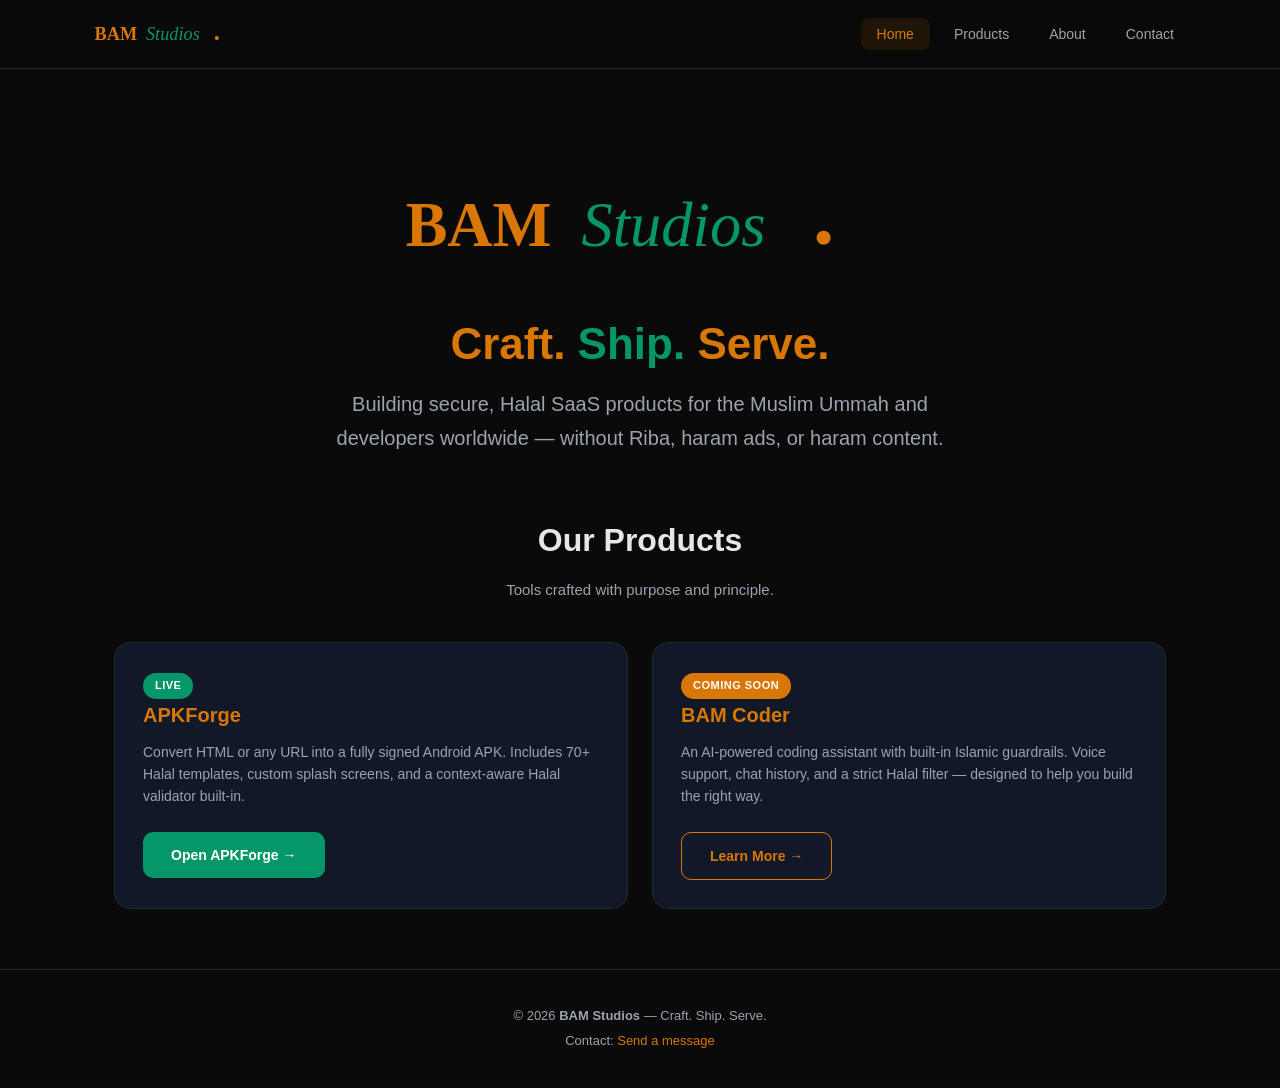
==== index.html @ 11f6ffcf "Initial commit: BAM Studios website (4 pages + brand kit)" ====
<!DOCTYPE html>
<html lang="en">
<head>
  <meta charset="UTF-8">
  <meta name="viewport" content="width=device-width, initial-scale=1.0">
  <meta name="description" content="BAM Studios — Craft. Ship. Serve. Halal, secure SaaS products for the Muslim Ummah and developers.">
  <title>BAM Studios — Craft. Ship. Serve.</title>
  <link rel="stylesheet" href="style.css">
  <link rel="icon" type="image/svg+xml" href="word-3.svg">
</head>
<body>

  <!-- ===== HEADER ===== -->
  <header class="site-header">
    <nav class="nav">
      <a href="index.html" class="logo" aria-label="BAM Studios home">
        <svg viewBox="0 0 640 140" xmlns="http://www.w3.org/2000/svg" aria-hidden="true">
          <text x="20" y="98" font-family="Georgia, 'Times New Roman', serif" font-size="80" font-weight="bold" fill="#d97706">BAM</text>
          <text x="245" y="98" font-family="Georgia, 'Times New Roman', serif" font-size="80" font-style="italic" fill="#059669">Studios</text>
          <circle cx="555" cy="88" r="9" fill="#d97706"/>
        </svg>
      </a>
      <ul class="nav-links">
        <li><a href="index.html" class="active">Home</a></li>
        <li><a href="products.html">Products</a></li>
        <li><a href="about.html">About</a></li>
        <li><a href="contact.html">Contact</a></li>
      </ul>
    </nav>
  </header>

  <!-- ===== MAIN ===== -->
  <main>

    <!-- HERO -->
    <section class="hero">
      <div class="hero-logo">
        <svg viewBox="0 0 640 140" xmlns="http://www.w3.org/2000/svg" aria-label="BAM Studios">
          <text x="20" y="98" font-family="Georgia, 'Times New Roman', serif" font-size="80" font-weight="bold" fill="#d97706">BAM</text>
          <text x="245" y="98" font-family="Georgia, 'Times New Roman', serif" font-size="80" font-style="italic" fill="#059669">Studios</text>
          <circle cx="555" cy="88" r="9" fill="#d97706"/>
        </svg>
      </div>
      <h1>
        <span class="accent-gold">Craft.</span>
        <span class="accent-emerald">Ship.</span>
        <span class="accent-gold">Serve.</span>
      </h1>
      <p class="tagline">
        Building secure, Halal SaaS products for the Muslim Ummah and developers worldwide —
        without Riba, haram ads, or haram content.
      </p>
    </section>

    <!-- PRODUCTS PREVIEW -->
    <section>
      <h2 class="section-title text-center">Our Products</h2>
      <p class="section-subtitle text-center">Tools crafted with purpose and principle.</p>

      <div class="grid">

        <!-- APKForge -->
        <div class="card">
          <span class="badge badge-live">Live</span>
          <h3>APKForge</h3>
          <p>
            Convert HTML or any URL into a fully signed Android APK.
            Includes 70+ Halal templates, custom splash screens, and a
            context-aware Halal validator built-in.
          </p>
          <a href="https://apk-builder-eosin.vercel.app" target="_blank" rel="noopener" class="btn btn-primary">
            Open APKForge →
          </a>
        </div>

        <!-- BAM Coder -->
        <div class="card">
          <span class="badge badge-soon">Coming Soon</span>
          <h3>BAM Coder</h3>
          <p>
            An AI-powered coding assistant with built-in Islamic guardrails.
            Voice support, chat history, and a strict Halal filter —
            designed to help you build the right way.
          </p>
          <a href="products.html" class="btn btn-outline">Learn More →</a>
        </div>

      </div>
    </section>

  </main>

  <!-- ===== FOOTER ===== -->
  <footer class="site-footer">
    <p>© 2026 <strong>BAM Studios</strong> — Craft. Ship. Serve.</p>
    <p>Contact: <a href="contact.html">Send a message</a></p>
  </footer>

</body>
</html>
---- style.css ----
/* ============================================
   BAM Studios — Global Stylesheet
   Colors: Emerald #059669 + Gold #d97706
   ============================================ */

* { margin: 0; padding: 0; box-sizing: border-box; }

:root {
  --emerald: #059669;
  --emerald-light: #10b981;
  --gold: #d97706;
  --gold-light: #fbbf24;
  --bg: #0a0a0a;
  --card: #111827;
  --border: #1f2937;
  --text: #e5e7eb;
  --text-muted: #9ca3af;
}

html { scroll-behavior: smooth; }

body {
  font-family: -apple-system, BlinkMacSystemFont, 'Segoe UI', Roboto, Arial, sans-serif;
  background: var(--bg);
  color: var(--text);
  line-height: 1.6;
  min-height: 100vh;
  display: flex;
  flex-direction: column;
}

/* ============ HEADER / NAV ============ */
.site-header {
  background: rgba(10, 10, 10, 0.95);
  border-bottom: 1px solid var(--border);
  padding: 18px 24px;
  position: sticky;
  top: 0;
  z-index: 100;
  backdrop-filter: blur(10px);
}

.nav {
  max-width: 1100px;
  margin: 0 auto;
  display: flex;
  justify-content: space-between;
  align-items: center;
  flex-wrap: wrap;
  gap: 16px;
}

.logo {
  display: flex;
  align-items: center;
  gap: 12px;
  text-decoration: none;
}

.logo svg {
  height: 32px;
  width: auto;
}

.nav-links {
  display: flex;
  gap: 8px;
  list-style: none;
  flex-wrap: wrap;
}

.nav-links a {
  color: var(--text-muted);
  text-decoration: none;
  padding: 8px 16px;
  border-radius: 8px;
  font-size: 14px;
  font-weight: 500;
  transition: all 0.2s ease;
}

.nav-links a:hover {
  color: var(--text);
  background: var(--border);
}

.nav-links a.active {
  color: var(--gold);
  background: rgba(217, 119, 6, 0.1);
}

/* ============ MAIN CONTENT ============ */
main {
  flex: 1;
  max-width: 1100px;
  margin: 0 auto;
  padding: 60px 24px;
  width: 100%;
}

/* ============ HERO (Home) ============ */
.hero {
  text-align: center;
  padding: 40px 0 60px;
}

.hero-logo {
  margin-bottom: 32px;
}

.hero-logo svg {
  max-width: 500px;
  width: 100%;
  height: auto;
}

.hero h1 {
  font-size: clamp(28px, 5vw, 44px);
  font-weight: 800;
  margin-bottom: 16px;
  line-height: 1.2;
}

.hero h1 .accent-gold {
  color: var(--gold);
}

.hero h1 .accent-emerald {
  color: var(--emerald);
}

.hero p.tagline {
  color: var(--text-muted);
  font-size: clamp(16px, 2.5vw, 20px);
  max-width: 640px;
  margin: 0 auto;
  line-height: 1.7;
}

/* ============ SECTION HEADINGS ============ */
.section-title {
  font-size: clamp(22px, 4vw, 32px);
  font-weight: 700;
  margin-bottom: 12px;
  color: var(--text);
}

.section-subtitle {
  color: var(--text-muted);
  font-size: 15px;
  margin-bottom: 40px;
}

.text-center { text-align: center; }

/* ============ CARDS ============ */
.grid {
  display: grid;
  grid-template-columns: repeat(auto-fit, minmax(280px, 1fr));
  gap: 24px;
  margin-top: 24px;
}

.card {
  background: var(--card);
  border: 1px solid var(--border);
  border-radius: 16px;
  padding: 28px;
  transition: all 0.25s ease;
}

.card:hover {
  border-color: var(--emerald);
  transform: translateY(-2px);
}

.card h3 {
  font-size: 20px;
  margin-bottom: 10px;
  color: var(--gold);
}

.card p {
  color: var(--text-muted);
  font-size: 14px;
  margin-bottom: 16px;
}

.card .badge {
  display: inline-block;
  padding: 4px 12px;
  border-radius: 20px;
  font-size: 11px;
  font-weight: 700;
  text-transform: uppercase;
  letter-spacing: 0.5px;
}

.badge-live { background: var(--emerald); color: #fff; }
.badge-soon { background: var(--gold); color: #fff; }
.badge-planned { background: var(--border); color: var(--text-muted); }

/* ============ BUTTONS ============ */
.btn {
  display: inline-block;
  padding: 12px 28px;
  border-radius: 10px;
  font-size: 14px;
  font-weight: 600;
  text-decoration: none;
  transition: all 0.2s ease;
  border: none;
  cursor: pointer;
  margin-top: 8px;
}

.btn-primary {
  background: var(--emerald);
  color: #fff;
}

.btn-primary:hover {
  background: var(--emerald-light);
  transform: translateY(-1px);
}

.btn-outline {
  border: 1.5px solid var(--gold);
  color: var(--gold);
  background: transparent;
}

.btn-outline:hover {
  background: var(--gold);
  color: #fff;
}

.btn-disabled {
  background: var(--border);
  color: var(--text-muted);
  cursor: not-allowed;
}

/* ============ ABOUT PAGE ============ */
.about-section {
  max-width: 720px;
  margin: 0 auto;
}

.about-section h2 {
  color: var(--emerald);
  font-size: 24px;
  margin: 32px 0 12px;
}

.about-section p {
  color: var(--text-muted);
  font-size: 16px;
  line-height: 1.8;
  margin-bottom: 12px;
}

.founder-box {
  background: var(--card);
  border: 1px solid var(--border);
  border-left: 4px solid var(--gold);
  border-radius: 12px;
  padding: 24px;
  margin: 32px 0;
}

.founder-box h3 {
  color: var(--gold);
  font-size: 18px;
  margin-bottom: 8px;
}

.founder-box p {
  color: var(--text-muted);
  margin: 0;
}

/* ============ CONTACT PAGE ============ */
.contact-form {
  max-width: 560px;
  margin: 32px auto 0;
  background: var(--card);
  border: 1px solid var(--border);
  border-radius: 16px;
  padding: 32px;
}

.form-group {
  margin-bottom: 20px;
}

.form-group label {
  display: block;
  color: var(--text-muted);
  font-size: 13px;
  font-weight: 600;
  margin-bottom: 8px;
  text-transform: uppercase;
  letter-spacing: 0.5px;
}

.form-group input,
.form-group textarea {
  width: 100%;
  background: var(--bg);
  border: 1px solid var(--border);
  border-radius: 8px;
  padding: 12px 14px;
  color: var(--text);
  font-size: 15px;
  font-family: inherit;
  transition: border-color 0.2s;
}

.form-group input:focus,
.form-group textarea:focus {
  outline: none;
  border-color: var(--emerald);
}

.form-group textarea {
  min-height: 120px;
  resize: vertical;
}

.contact-email {
  text-align: center;
  margin-top: 24px;
  color: var(--text-muted);
  font-size: 14px;
}

.contact-email a {
  color: var(--gold);
  text-decoration: none;
}

.contact-email a:hover {
  text-decoration: underline;
}

/* ============ FOOTER ============ */
.site-footer {
  border-top: 1px solid var(--border);
  padding: 32px 24px;
  text-align: center;
  color: var(--text-muted);
  font-size: 13px;
}

.site-footer p {
  margin: 4px 0;
}

.site-footer a {
  color: var(--gold);
  text-decoration: none;
}

.site-footer a:hover {
  text-decoration: underline;
}

/* ============ RESPONSIVE ============ */
@media (max-width: 640px) {
  .nav {
    flex-direction: column;
    align-items: stretch;
  }

  .nav-links {
    justify-content: center;
  }

  main {
    padding: 40px 20px;
  }

  .hero {
    padding: 20px 0 40px;
  }

  .card {
    padding: 22px;
  }
}
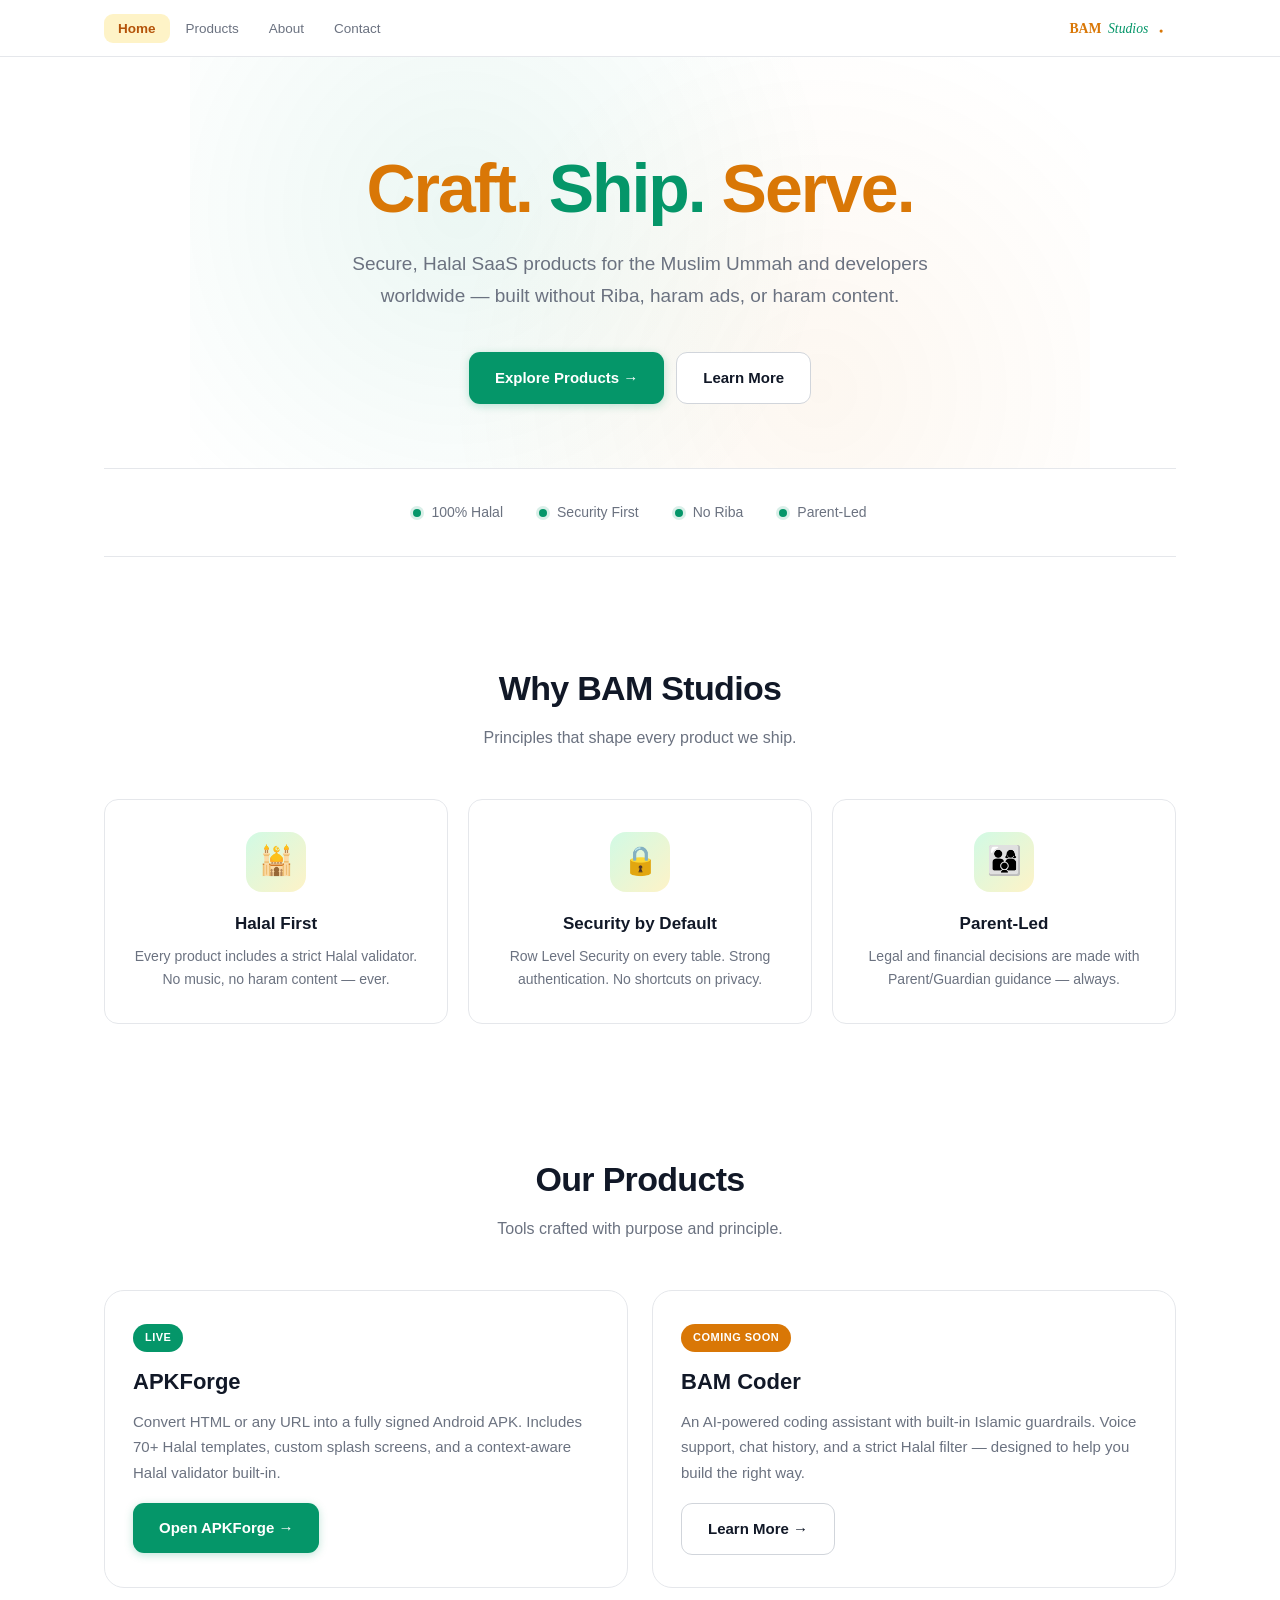
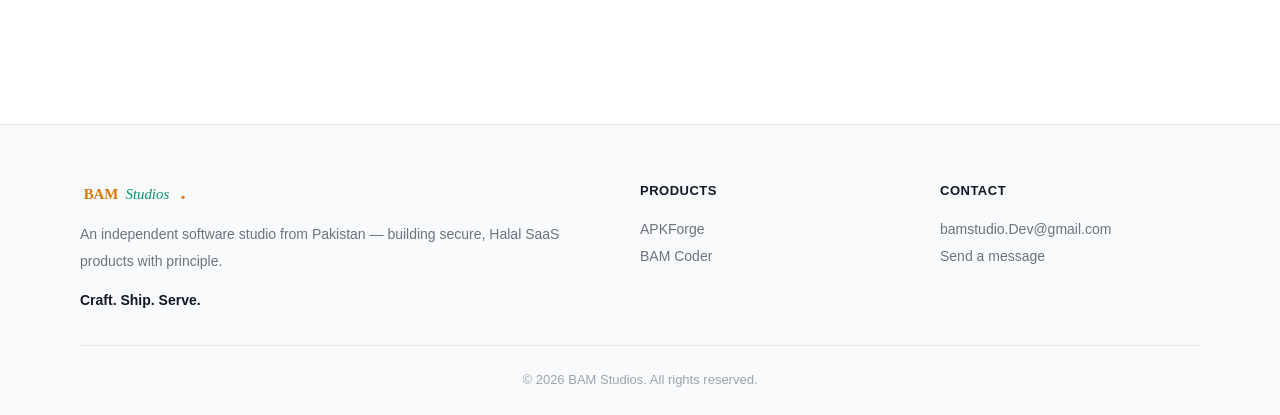
==== commit b0063575: "Redesign v2: light theme, SVG icons, contact & products upgrade" ====
--- a/index.html
+++ b/index.html
@@ -10,9 +10,15 @@
 </head>
 <body>
 
-  <!-- ===== HEADER ===== -->
+  <!-- HEADER: nav left, logo right -->
   <header class="site-header">
     <nav class="nav">
+      <ul class="nav-links">
+        <li><a href="index.html" class="active">Home</a></li>
+        <li><a href="products.html">Products</a></li>
+        <li><a href="about.html">About</a></li>
+        <li><a href="contact.html">Contact</a></li>
+      </ul>
       <a href="index.html" class="logo" aria-label="BAM Studios home">
         <svg viewBox="0 0 640 140" xmlns="http://www.w3.org/2000/svg" aria-hidden="true">
           <text x="20" y="98" font-family="Georgia, 'Times New Roman', serif" font-size="80" font-weight="bold" fill="#d97706">BAM</text>
@@ -20,60 +26,80 @@
           <circle cx="555" cy="88" r="9" fill="#d97706"/>
         </svg>
       </a>
-      <ul class="nav-links">
-        <li><a href="index.html" class="active">Home</a></li>
-        <li><a href="products.html">Products</a></li>
-        <li><a href="about.html">About</a></li>
-        <li><a href="contact.html">Contact</a></li>
-      </ul>
     </nav>
   </header>
 
-  <!-- ===== MAIN ===== -->
   <main>
 
     <!-- HERO -->
     <section class="hero">
-      <div class="hero-logo">
-        <svg viewBox="0 0 640 140" xmlns="http://www.w3.org/2000/svg" aria-label="BAM Studios">
-          <text x="20" y="98" font-family="Georgia, 'Times New Roman', serif" font-size="80" font-weight="bold" fill="#d97706">BAM</text>
-          <text x="245" y="98" font-family="Georgia, 'Times New Roman', serif" font-size="80" font-style="italic" fill="#059669">Studios</text>
-          <circle cx="555" cy="88" r="9" fill="#d97706"/>
-        </svg>
-      </div>
       <h1>
         <span class="accent-gold">Craft.</span>
         <span class="accent-emerald">Ship.</span>
         <span class="accent-gold">Serve.</span>
       </h1>
       <p class="tagline">
-        Building secure, Halal SaaS products for the Muslim Ummah and developers worldwide —
-        without Riba, haram ads, or haram content.
+        Secure, Halal SaaS products for the Muslim Ummah and developers worldwide —
+        built without Riba, haram ads, or haram content.
       </p>
+      <div class="hero-actions">
+        <a href="products.html" class="btn btn-primary">Explore Products →</a>
+        <a href="about.html" class="btn btn-outline">Learn More</a>
+      </div>
     </section>
 
-    <!-- PRODUCTS PREVIEW -->
-    <section>
+    <!-- TRUST ROW -->
+    <div class="trust-row">
+      <div class="trust-item"><span class="dot"></span> 100% Halal</div>
+      <div class="trust-item"><span class="dot"></span> Security First</div>
+      <div class="trust-item"><span class="dot"></span> No Riba</div>
+      <div class="trust-item"><span class="dot"></span> Parent-Led</div>
+    </div>
+
+    <!-- FEATURES -->
+    <section class="section">
+      <h2 class="section-title text-center">Why BAM Studios</h2>
+      <p class="section-subtitle text-center">Principles that shape every product we ship.</p>
+
+      <div class="features">
+        <div class="feature">
+          <div class="feature-icon">🕌</div>
+          <h3>Halal First</h3>
+          <p>Every product includes a strict Halal validator. No music, no haram content — ever.</p>
+        </div>
+        <div class="feature">
+          <div class="feature-icon">🔒</div>
+          <h3>Security by Default</h3>
+          <p>Row Level Security on every table. Strong authentication. No shortcuts on privacy.</p>
+        </div>
+        <div class="feature">
+          <div class="feature-icon">👨‍👩‍👦</div>
+          <h3>Parent-Led</h3>
+          <p>Legal and financial decisions are made with Parent/Guardian guidance — always.</p>
+        </div>
+      </div>
+    </section>
+
+    <!-- PRODUCTS -->
+    <section class="section">
       <h2 class="section-title text-center">Our Products</h2>
       <p class="section-subtitle text-center">Tools crafted with purpose and principle.</p>
 
       <div class="grid">
 
-        <!-- APKForge -->
         <div class="card">
           <span class="badge badge-live">Live</span>
           <h3>APKForge</h3>
           <p>
             Convert HTML or any URL into a fully signed Android APK.
-            Includes 70+ Halal templates, custom splash screens, and a
-            context-aware Halal validator built-in.
+            Includes 70+ Halal templates, custom splash screens,
+            and a context-aware Halal validator built-in.
           </p>
           <a href="https://apk-builder-eosin.vercel.app" target="_blank" rel="noopener" class="btn btn-primary">
             Open APKForge →
           </a>
         </div>
 
-        <!-- BAM Coder -->
         <div class="card">
           <span class="badge badge-soon">Coming Soon</span>
           <h3>BAM Coder</h3>
@@ -90,10 +116,46 @@
 
   </main>
 
-  <!-- ===== FOOTER ===== -->
+  <!-- FOOTER -->
   <footer class="site-footer">
-    <p>© 2026 <strong>BAM Studios</strong> — Craft. Ship. Serve.</p>
-    <p>Contact: <a href="contact.html">Send a message</a></p>
+    <div class="footer-grid">
+
+      <div class="footer-col">
+        <svg class="footer-brand-logo" viewBox="0 0 640 140" xmlns="http://www.w3.org/2000/svg" aria-hidden="true">
+          <text x="20" y="98" font-family="Georgia, 'Times New Roman', serif" font-size="80" font-weight="bold" fill="#d97706">BAM</text>
+          <text x="245" y="98" font-family="Georgia, 'Times New Roman', serif" font-size="80" font-style="italic" fill="#059669">Studios</text>
+          <circle cx="555" cy="88" r="9" fill="#d97706"/>
+        </svg>
+        <p>
+          An independent software studio from Pakistan — building secure,
+          Halal SaaS products with principle.
+        </p>
+        <p style="margin-top: 12px;">
+          <strong style="color: var(--text);">Craft. Ship. Serve.</strong>
+        </p>
+      </div>
+
+      <div class="footer-col">
+        <h4>Products</h4>
+        <ul>
+          <li><a href="https://apk-builder-eosin.vercel.app" target="_blank" rel="noopener">APKForge</a></li>
+          <li><a href="products.html">BAM Coder</a></li>
+        </ul>
+      </div>
+
+      <div class="footer-col">
+        <h4>Contact</h4>
+        <ul>
+          <li><a href="mailto:bamstudio.Dev@gmail.com">bamstudio.Dev@gmail.com</a></li>
+          <li><a href="contact.html">Send a message</a></li>
+        </ul>
+      </div>
+
+    </div>
+
+    <div class="footer-bottom">
+      © 2026 BAM Studios. All rights reserved.
+    </div>
   </footer>
 
 </body>
--- a/style.css
+++ b/style.css
@@ -1,194 +1,331 @@
 /* ============================================
-   BAM Studios — Global Stylesheet
-   Colors: Emerald #059669 + Gold #d97706
+   BAM Studios — Light Theme v4 (Final Polish)
    ============================================ */
 
 * { margin: 0; padding: 0; box-sizing: border-box; }
 
 :root {
   --emerald: #059669;
-  --emerald-light: #10b981;
+  --emerald-dark: #047857;
+  --emerald-light: #d1fae5;
   --gold: #d97706;
-  --gold-light: #fbbf24;
-  --bg: #0a0a0a;
-  --card: #111827;
-  --border: #1f2937;
-  --text: #e5e7eb;
-  --text-muted: #9ca3af;
+  --gold-dark: #b45309;
+  --gold-light: #fef3c7;
+  --bg: #ffffff;
+  --bg-alt: #f9fafb;
+  --card: #ffffff;
+  --border: #e5e7eb;
+  --border-strong: #d1d5db;
+  --text: #111827;
+  --text-muted: #6b7280;
+  --text-light: #9ca3af;
+  --shadow-sm: 0 1px 2px rgba(0,0,0,0.04);
+  --shadow-md: 0 4px 12px rgba(0,0,0,0.07);
+  --shadow-lg: 0 16px 40px rgba(0,0,0,0.10);
+  --radius: 14px;
+  --radius-lg: 20px;
 }
 
 html { scroll-behavior: smooth; }
 
 body {
-  font-family: -apple-system, BlinkMacSystemFont, 'Segoe UI', Roboto, Arial, sans-serif;
+  font-family: -apple-system, BlinkMacSystemFont, 'Segoe UI', Roboto, 'Helvetica Neue', Arial, sans-serif;
   background: var(--bg);
   color: var(--text);
   line-height: 1.6;
   min-height: 100vh;
   display: flex;
   flex-direction: column;
-}
-
-/* ============ HEADER / NAV ============ */
+  -webkit-font-smoothing: antialiased;
+  -moz-osx-font-smoothing: grayscale;
+}
+
+/* ============ HEADER (compact, logo corner) ============ */
 .site-header {
-  background: rgba(10, 10, 10, 0.95);
+  background: rgba(255,255,255,0.88);
   border-bottom: 1px solid var(--border);
-  padding: 18px 24px;
   position: sticky;
   top: 0;
   z-index: 100;
-  backdrop-filter: blur(10px);
+  backdrop-filter: saturate(180%) blur(16px);
+  -webkit-backdrop-filter: saturate(180%) blur(16px);
 }
 
 .nav {
-  max-width: 1100px;
+  max-width: 1120px;
   margin: 0 auto;
-  display: flex;
+  height: 56px;                        /* fixed height for sleekness */
+  padding: 0 24px;
+  display: flex;
+  align-items: center;
   justify-content: space-between;
-  align-items: center;
+  gap: 16px;
+}
+
+/* Nav links on LEFT */
+.nav-links {
+  display: flex;
+  gap: 2px;
+  list-style: none;
+  align-items: center;
+}
+
+.nav-links a {
+  color: var(--text-muted);
+  text-decoration: none;
+  padding: 7px 14px;
+  border-radius: 9px;
+  font-size: 13.5px;
+  font-weight: 500;
+  transition: color .2s, background .2s;
+  line-height: 1;
+}
+
+.nav-links a:hover { color: var(--text); background: var(--bg-alt); }
+
+.nav-links a.active {
+  color: var(--gold-dark);
+  background: var(--gold-light);
+  font-weight: 600;
+}
+
+/* Logo on RIGHT — tight to corner */
+.logo {
+  display: flex;
+  align-items: center;
+  text-decoration: none;
+  transition: opacity .2s, transform .2s;
+  flex-shrink: 0;
+  margin-left: auto;                    /* force to right side */
+  order: 2;                             /* ensure logo is last */
+}
+
+.logo:hover { opacity: 0.85; transform: scale(1.04); }
+
+.logo svg {
+  height: 24px;                         /* smaller, corner-appropriate */
+  width: auto;
+  display: block;
+}
+
+/* ============ MAIN ============ */
+main {
+  flex: 1;
+  max-width: 1120px;
+  margin: 0 auto;
+  padding: 0 24px 72px;
+  width: 100%;
+}
+
+/* ============ HERO ============ */
+.hero {
+  text-align: center;
+  padding: 96px 0 64px;
+  position: relative;
+  overflow: hidden;
+}
+
+.hero::before {
+  content: "";
+  position: absolute;
+  top: -50%; left: 50%;
+  transform: translateX(-50%);
+  width: 900px; height: 900px;
+  background:
+    radial-gradient(circle at 30% 40%, rgba(5,150,105,0.08) 0%, transparent 45%),
+    radial-gradient(circle at 70% 60%, rgba(217,119,6,0.06) 0%, transparent 45%);
+  pointer-events: none;
+  z-index: -1;
+  animation: heroGlow 12s ease-in-out infinite alternate;
+}
+
+@keyframes heroGlow {
+  0%   { transform: translateX(-50%) scale(1); }
+  100% { transform: translateX(-50%) scale(1.08); }
+}
+
+.hero h1 {
+  font-size: clamp(38px, 7vw, 68px);
+  font-weight: 800;
+  line-height: 1.04;
+  letter-spacing: -0.03em;
+  margin-bottom: 24px;
+}
+
+.hero h1 .accent-gold { color: var(--gold); }
+.hero h1 .accent-emerald { color: var(--emerald); }
+
+.hero p.tagline {
+  color: var(--text-muted);
+  font-size: clamp(16px, 2.2vw, 19px);
+  max-width: 620px;
+  margin: 0 auto 40px;
+  line-height: 1.7;
+}
+
+.hero-actions {
+  display: flex;
+  gap: 12px;
+  justify-content: center;
   flex-wrap: wrap;
-  gap: 16px;
-}
-
-.logo {
-  display: flex;
-  align-items: center;
-  gap: 12px;
-  text-decoration: none;
-}
-
-.logo svg {
-  height: 32px;
-  width: auto;
-}
-
-.nav-links {
-  display: flex;
-  gap: 8px;
-  list-style: none;
+}
+
+/* ============ SECTION ============ */
+.section-title {
+  font-size: clamp(24px, 4vw, 34px);
+  font-weight: 800;
+  letter-spacing: -0.02em;
+  margin-bottom: 10px;
+  color: var(--text);
+}
+
+.section-subtitle {
+  color: var(--text-muted);
+  font-size: 16px;
+  margin-bottom: 48px;
+}
+
+.text-center { text-align: center; }
+.section { padding: 64px 0; }
+
+/* ============ TRUST ROW ============ */
+.trust-row {
+  display: flex;
+  justify-content: center;
+  gap: 36px;
   flex-wrap: wrap;
-}
-
-.nav-links a {
-  color: var(--text-muted);
-  text-decoration: none;
-  padding: 8px 16px;
-  border-radius: 8px;
+  padding: 32px 0;
+  border-top: 1px solid var(--border);
+  border-bottom: 1px solid var(--border);
+  margin: 0 0 40px;
+}
+
+.trust-item {
+  display: flex;
+  align-items: center;
+  gap: 10px;
+  color: var(--text-muted);
   font-size: 14px;
   font-weight: 500;
-  transition: all 0.2s ease;
-}
-
-.nav-links a:hover {
-  color: var(--text);
-  background: var(--border);
-}
-
-.nav-links a.active {
-  color: var(--gold);
-  background: rgba(217, 119, 6, 0.1);
-}
-
-/* ============ MAIN CONTENT ============ */
-main {
-  flex: 1;
-  max-width: 1100px;
-  margin: 0 auto;
-  padding: 60px 24px;
-  width: 100%;
-}
-
-/* ============ HERO (Home) ============ */
-.hero {
+}
+
+.trust-item .dot {
+  width: 8px;
+  height: 8px;
+  border-radius: 50%;
+  background: var(--emerald);
+  box-shadow: 0 0 0 3px rgba(5,150,105,0.15);
+  animation: dotPulse 2.4s ease-in-out infinite;
+}
+
+@keyframes dotPulse {
+  0%, 100% { box-shadow: 0 0 0 3px rgba(5,150,105,0.15); }
+  50%      { box-shadow: 0 0 0 6px rgba(5,150,105,0.08); }
+}
+
+/* ============ FEATURES ============ */
+.features {
+  display: grid;
+  grid-template-columns: repeat(auto-fit, minmax(240px, 1fr));
+  gap: 20px;
+}
+
+.feature {
+  background: var(--card);
+  border: 1px solid var(--border);
+  border-radius: var(--radius);
+  padding: 32px 26px;
   text-align: center;
-  padding: 40px 0 60px;
-}
-
-.hero-logo {
-  margin-bottom: 32px;
-}
-
-.hero-logo svg {
-  max-width: 500px;
-  width: 100%;
-  height: auto;
-}
-
-.hero h1 {
-  font-size: clamp(28px, 5vw, 44px);
-  font-weight: 800;
-  margin-bottom: 16px;
-  line-height: 1.2;
-}
-
-.hero h1 .accent-gold {
-  color: var(--gold);
-}
-
-.hero h1 .accent-emerald {
-  color: var(--emerald);
-}
-
-.hero p.tagline {
-  color: var(--text-muted);
-  font-size: clamp(16px, 2.5vw, 20px);
-  max-width: 640px;
-  margin: 0 auto;
-  line-height: 1.7;
-}
-
-/* ============ SECTION HEADINGS ============ */
-.section-title {
-  font-size: clamp(22px, 4vw, 32px);
-  font-weight: 700;
-  margin-bottom: 12px;
-  color: var(--text);
-}
-
-.section-subtitle {
-  color: var(--text-muted);
-  font-size: 15px;
-  margin-bottom: 40px;
-}
-
-.text-center { text-align: center; }
+  transition: transform .25s, box-shadow .25s, border-color .25s;
+}
+
+.feature:hover {
+  transform: translateY(-3px);
+  box-shadow: var(--shadow-md);
+  border-color: var(--emerald-light);
+}
+
+.feature-icon {
+  width: 60px;
+  height: 60px;
+  margin: 0 auto 18px;
+  border-radius: 16px;
+  background: linear-gradient(135deg, var(--emerald-light) 0%, var(--gold-light) 100%);
+  display: flex;
+  align-items: center;
+  justify-content: center;
+  font-size: 28px;
+  transition: transform .3s;
+}
+
+.feature:hover .feature-icon { transform: scale(1.08) rotate(-3deg); }
+
+.feature h3 {
+  font-size: 17px;
+  font-weight: 700;
+  margin-bottom: 8px;
+  color: var(--text);
+}
+
+.feature p {
+  color: var(--text-muted);
+  font-size: 14px;
+  line-height: 1.65;
+}
 
 /* ============ CARDS ============ */
 .grid {
   display: grid;
-  grid-template-columns: repeat(auto-fit, minmax(280px, 1fr));
+  grid-template-columns: repeat(auto-fit, minmax(300px, 1fr));
   gap: 24px;
-  margin-top: 24px;
 }
 
 .card {
   background: var(--card);
   border: 1px solid var(--border);
-  border-radius: 16px;
-  padding: 28px;
-  transition: all 0.25s ease;
+  border-radius: var(--radius-lg);
+  padding: 32px 28px;
+  position: relative;
+  overflow: hidden;
+  transition: transform .3s, box-shadow .3s, border-color .3s;
+}
+
+.card::before {
+  content: "";
+  position: absolute;
+  top: 0; left: 0; right: 0;
+  height: 3px;
+  background: linear-gradient(90deg, var(--emerald) 0%, var(--gold) 100%);
+  transform: scaleX(0);
+  transform-origin: left;
+  transition: transform .35s ease;
 }
 
 .card:hover {
-  border-color: var(--emerald);
-  transform: translateY(-2px);
-}
+  transform: translateY(-4px);
+  box-shadow: var(--shadow-lg);
+  border-color: transparent;
+}
+
+.card:hover::before { transform: scaleX(1); }
 
 .card h3 {
-  font-size: 20px;
-  margin-bottom: 10px;
-  color: var(--gold);
+  font-size: 22px;
+  font-weight: 700;
+  margin: 12px 0 10px;
+  color: var(--text);
 }
 
 .card p {
   color: var(--text-muted);
-  font-size: 14px;
-  margin-bottom: 16px;
+  font-size: 15px;
+  margin-bottom: 18px;
+  line-height: 1.7;
 }
 
 .card .badge {
   display: inline-block;
-  padding: 4px 12px;
+  padding: 5px 12px;
   border-radius: 20px;
   font-size: 11px;
   font-weight: 700;
@@ -202,37 +339,54 @@
 
 /* ============ BUTTONS ============ */
 .btn {
-  display: inline-block;
-  padding: 12px 28px;
-  border-radius: 10px;
-  font-size: 14px;
+  display: inline-flex;
+  align-items: center;
+  gap: 6px;
+  padding: 13px 26px;
+  border-radius: 11px;
+  font-size: 15px;
   font-weight: 600;
   text-decoration: none;
-  transition: all 0.2s ease;
+  transition: all .25s ease;
   border: none;
   cursor: pointer;
-  margin-top: 8px;
+  font-family: inherit;
+  white-space: nowrap;
 }
 
 .btn-primary {
   background: var(--emerald);
   color: #fff;
+  box-shadow: 0 2px 8px rgba(5,150,105,0.25);
 }
 
 .btn-primary:hover {
-  background: var(--emerald-light);
+  background: var(--emerald-dark);
   transform: translateY(-1px);
-}
-
-.btn-outline {
-  border: 1.5px solid var(--gold);
-  color: var(--gold);
-  background: transparent;
-}
-
-.btn-outline:hover {
+  box-shadow: 0 8px 20px rgba(5,150,105,0.35);
+}
+
+.btn-secondary {
   background: var(--gold);
   color: #fff;
+  box-shadow: 0 2px 8px rgba(217,119,6,0.25);
+}
+
+.btn-secondary:hover {
+  background: var(--gold-dark);
+  transform: translateY(-1px);
+}
+
+.btn-outline {
+  border: 1.5px solid var(--border-strong);
+  color: var(--text);
+  background: var(--card);
+}
+
+.btn-outline:hover {
+  border-color: var(--emerald);
+  color: var(--emerald);
+  background: var(--emerald-light);
 }
 
 .btn-disabled {
@@ -241,16 +395,14 @@
   cursor: not-allowed;
 }
 
-/* ============ ABOUT PAGE ============ */
-.about-section {
-  max-width: 720px;
-  margin: 0 auto;
-}
+/* ============ ABOUT ============ */
+.about-section { max-width: 760px; margin: 0 auto; }
 
 .about-section h2 {
-  color: var(--emerald);
+  color: var(--emerald-dark);
   font-size: 24px;
-  margin: 32px 0 12px;
+  font-weight: 700;
+  margin: 36px 0 14px;
 }
 
 .about-section p {
@@ -260,73 +412,80 @@
   margin-bottom: 12px;
 }
 
+.about-section ol, .about-section ul {
+  color: var(--text-muted);
+  font-size: 16px;
+  line-height: 2;
+  padding-left: 24px;
+  margin-top: 8px;
+}
+
 .founder-box {
-  background: var(--card);
+  background: var(--bg-alt);
   border: 1px solid var(--border);
   border-left: 4px solid var(--gold);
-  border-radius: 12px;
+  border-radius: var(--radius);
   padding: 24px;
   margin: 32px 0;
 }
 
 .founder-box h3 {
-  color: var(--gold);
-  font-size: 18px;
+  color: var(--gold-dark);
+  font-size: 13px;
+  text-transform: uppercase;
+  letter-spacing: 0.5px;
   margin-bottom: 8px;
+  font-weight: 700;
 }
 
 .founder-box p {
-  color: var(--text-muted);
+  color: var(--text);
   margin: 0;
-}
-
-/* ============ CONTACT PAGE ============ */
+  font-size: 16px;
+}
+
+/* ============ CONTACT ============ */
 .contact-form {
   max-width: 560px;
   margin: 32px auto 0;
   background: var(--card);
   border: 1px solid var(--border);
-  border-radius: 16px;
-  padding: 32px;
-}
-
-.form-group {
-  margin-bottom: 20px;
-}
+  border-radius: var(--radius-lg);
+  padding: 36px;
+  box-shadow: var(--shadow-sm);
+}
+
+.form-group { margin-bottom: 20px; }
 
 .form-group label {
   display: block;
-  color: var(--text-muted);
+  color: var(--text);
   font-size: 13px;
   font-weight: 600;
   margin-bottom: 8px;
-  text-transform: uppercase;
-  letter-spacing: 0.5px;
 }
 
 .form-group input,
 .form-group textarea {
   width: 100%;
   background: var(--bg);
-  border: 1px solid var(--border);
-  border-radius: 8px;
+  border: 1px solid var(--border-strong);
+  border-radius: 10px;
   padding: 12px 14px;
   color: var(--text);
   font-size: 15px;
   font-family: inherit;
-  transition: border-color 0.2s;
+  transition: border-color .2s, box-shadow .2s;
 }
 
 .form-group input:focus,
 .form-group textarea:focus {
   outline: none;
   border-color: var(--emerald);
-}
-
-.form-group textarea {
-  min-height: 120px;
-  resize: vertical;
-}
+  box-shadow: 0 0 0 3px rgba(5,150,105,0.1);
+}
+
+.form-group textarea { min-height: 120px; resize: vertical; }
 
 .contact-email {
   text-align: center;
@@ -336,56 +495,779 @@
 }
 
 .contact-email a {
-  color: var(--gold);
+  color: var(--gold-dark);
+  font-weight: 600;
   text-decoration: none;
 }
 
-.contact-email a:hover {
-  text-decoration: underline;
-}
+.contact-email a:hover { text-decoration: underline; }
 
 /* ============ FOOTER ============ */
 .site-footer {
+  background: var(--bg-alt);
   border-top: 1px solid var(--border);
+  padding: 56px 24px 24px;
+}
+
+.footer-grid {
+  max-width: 1120px;
+  margin: 0 auto;
+  display: grid;
+  grid-template-columns: 2fr 1fr 1fr;
+  gap: 40px;
+  padding-bottom: 32px;
+  border-bottom: 1px solid var(--border);
+}
+
+.footer-brand-logo {
+  height: 26px;
+  width: auto;
+  margin-bottom: 14px;
+  display: block;
+}
+
+.footer-col h4 {
+  font-size: 13px;
+  font-weight: 700;
+  color: var(--text);
+  text-transform: uppercase;
+  letter-spacing: 0.5px;
+  margin-bottom: 14px;
+}
+
+.footer-col p,
+.footer-col a,
+.footer-col li {
+  color: var(--text-muted);
+  font-size: 14px;
+  line-height: 1.9;
+  text-decoration: none;
+  list-style: none;
+}
+
+.footer-col ul { padding: 0; }
+.footer-col a { transition: color .2s; }
+.footer-col a:hover { color: var(--gold-dark); }
+
+.footer-bottom {
+  max-width: 1120px;
+  margin: 0 auto;
+  padding-top: 24px;
+  text-align: center;
+  color: var(--text-light);
+  font-size: 13px;
+}
+
+/* legacy footer */
+.site-footer > p {
+  color: var(--text-muted);
+  font-size: 13px;
+  margin: 4px 0;
+  text-align: center;
+}
+
+.site-footer > p a {
+  color: var(--gold-dark);
+  text-decoration: none;
+  font-weight: 600;
+}
+
+.site-footer > p a:hover { text-decoration: underline; }
+
+/* ============ FADE-IN ============ */
+@keyframes fadeInUp {
+  from { opacity: 0; transform: translateY(12px); }
+  to   { opacity: 1; transform: translateY(0); }
+}
+
+.hero, .features, .grid, .section { animation: fadeInUp .6s ease both; }
+
+/* ============ RESPONSIVE ============ */
+@media (max-width: 720px) {
+  .nav {
+    height: auto;
+    padding: 10px 16px;
+    flex-direction: row;              /* keep row on mobile too */
+    flex-wrap: wrap;
+    justify-content: space-between;
+    align-items: center;
+  }
+  .nav-links {
+    order: 2;                         /* nav below on mobile */
+    width: 100%;
+    justify-content: center;
+    margin-top: 8px;
+    padding-top: 8px;
+    border-top: 1px solid var(--border);
+  }
+  .logo {
+    order: 1;
+    margin-left: 0;                   /* reset on mobile */
+  }
+  .logo svg { height: 22px; }
+
+  main { padding: 0 20px 56px; }
+  .hero { padding: 64px 0 44px; }
+  .hero h1 { font-size: 36px; }
+  .card { padding: 28px 22px; }
+  .footer-grid { grid-template-columns: 1fr; gap: 28px; text-align: center; }
+  .footer-brand-logo { margin: 0 auto 14px; }
+  .trust-row { gap: 14px; padding: 22px 0; }
+  .trust-item { font-size: 13px; }
+  .btn { padding: 12px 22px; font-size: 14px; }
+}
+
+/* ============ ABOUT PAGE v2 ============ */
+.about-hero {
+  text-align: center;
+  padding: 72px 0 48px;
+  max-width: 760px;
+  margin: 0 auto;
+}
+
+.about-hero h1 {
+  font-size: clamp(32px, 5vw, 48px);
+  font-weight: 800;
+  letter-spacing: -0.025em;
+  line-height: 1.15;
+  margin-bottom: 18px;
+}
+
+.about-hero h1 .accent-gold { color: var(--gold); }
+.about-hero h1 .accent-emerald { color: var(--emerald); }
+
+.about-hero p {
+  color: var(--text-muted);
+  font-size: 17px;
+  line-height: 1.7;
+  max-width: 600px;
+  margin: 0 auto;
+}
+
+/* Vision / Mission cards */
+.pillars {
+  display: grid;
+  grid-template-columns: repeat(auto-fit, minmax(280px, 1fr));
+  gap: 24px;
+  margin: 24px 0 56px;
+}
+
+.pillar {
+  background: var(--card);
+  border: 1px solid var(--border);
+  border-radius: var(--radius-lg);
+  padding: 32px 28px;
+  position: relative;
+  overflow: hidden;
+  transition: transform .3s, box-shadow .3s, border-color .3s;
+}
+
+.pillar::before {
+  content: "";
+  position: absolute;
+  top: 0; left: 0; right: 0;
+  height: 3px;
+  background: linear-gradient(90deg, var(--emerald) 0%, var(--gold) 100%);
+  transform: scaleX(0);
+  transform-origin: left;
+  transition: transform .35s ease;
+}
+
+.pillar:hover {
+  transform: translateY(-3px);
+  box-shadow: var(--shadow-lg);
+  border-color: transparent;
+}
+
+.pillar:hover::before { transform: scaleX(1); }
+
+.pillar-icon {
+  width: 52px;
+  height: 52px;
+  border-radius: 14px;
+  background: linear-gradient(135deg, var(--emerald-light) 0%, var(--gold-light) 100%);
+  display: flex;
+  align-items: center;
+  justify-content: center;
+  font-size: 24px;
+  margin-bottom: 18px;
+}
+
+.pillar h3 {
+  font-size: 19px;
+  font-weight: 700;
+  margin-bottom: 10px;
+  color: var(--text);
+}
+
+.pillar p {
+  color: var(--text-muted);
+  font-size: 15px;
+  line-height: 1.7;
+  margin: 0;
+}
+
+/* Founder card (bigger, prominent) */
+.founder-card {
+  background: linear-gradient(135deg, var(--bg-alt) 0%, var(--card) 100%);
+  border: 1px solid var(--border);
+  border-radius: var(--radius-lg);
+  padding: 40px 36px;
+  margin: 0 0 56px;
+  display: flex;
+  align-items: center;
+  gap: 28px;
+  flex-wrap: wrap;
+  position: relative;
+  overflow: hidden;
+}
+
+.founder-card::before {
+  content: "";
+  position: absolute;
+  top: 0; left: 0;
+  width: 6px;
+  height: 100%;
+  background: linear-gradient(180deg, var(--gold) 0%, var(--emerald) 100%);
+}
+
+.founder-avatar {
+  width: 72px;
+  height: 72px;
+  border-radius: 50%;
+  background: linear-gradient(135deg, var(--emerald) 0%, var(--gold) 100%);
+  display: flex;
+  align-items: center;
+  justify-content: center;
+  color: #fff;
+  font-size: 28px;
+  font-weight: 700;
+  font-family: Georgia, serif;
+  flex-shrink: 0;
+}
+
+.founder-info { flex: 1; min-width: 200px; }
+
+.founder-info .role {
+  color: var(--gold-dark);
+  font-size: 12px;
+  font-weight: 700;
+  text-transform: uppercase;
+  letter-spacing: 1px;
+  margin-bottom: 6px;
+}
+
+.founder-info h3 {
+  font-size: 22px;
+  font-weight: 700;
+  color: var(--text);
+  margin-bottom: 4px;
+}
+
+.founder-info p {
+  color: var(--text-muted);
+  font-size: 14px;
+  margin: 0;
+}
+
+/* Non-negotiables grid */
+.negotiables {
+  display: grid;
+  grid-template-columns: repeat(auto-fit, minmax(260px, 1fr));
+  gap: 20px;
+  margin-top: 8px;
+}
+
+.negotiable {
+  background: var(--card);
+  border: 1px solid var(--border);
+  border-radius: var(--radius);
+  padding: 24px 22px;
+  transition: transform .25s, box-shadow .25s, border-color .25s;
+}
+
+.negotiable:hover {
+  transform: translateY(-2px);
+  box-shadow: var(--shadow-md);
+  border-color: var(--emerald-light);
+}
+
+.negotiable-number {
+  display: inline-flex;
+  align-items: center;
+  justify-content: center;
+  width: 34px;
+  height: 34px;
+  border-radius: 10px;
+  background: var(--emerald);
+  color: #fff;
+  font-weight: 700;
+  font-size: 15px;
+  margin-bottom: 14px;
+}
+
+.negotiable p {
+  color: var(--text);
+  font-size: 15px;
+  line-height: 1.6;
+  margin: 0;
+  font-weight: 500;
+}
+
+/* Values strip */
+.values-strip {
+  display: flex;
+  justify-content: center;
+  gap: 40px;
+  flex-wrap: wrap;
   padding: 32px 24px;
+  background: var(--bg-alt);
+  border: 1px solid var(--border);
+  border-radius: var(--radius-lg);
+  margin: 56px 0;
+}
+
+.value-item {
   text-align: center;
-  color: var(--text-muted);
+}
+
+.value-item .label {
+  color: var(--text-light);
+  font-size: 12px;
+  text-transform: uppercase;
+  letter-spacing: 1px;
+  font-weight: 600;
+  margin-bottom: 6px;
+}
+
+.value-item .val {
+  color: var(--emerald-dark);
+  font-size: 22px;
+  font-weight: 800;
+  letter-spacing: -0.02em;
+}
+
+@media (max-width: 720px) {
+  .about-hero { padding: 48px 0 32px; }
+  .founder-card { padding: 28px 22px; flex-direction: column; text-align: center; }
+  .founder-card::before { width: 100%; height: 4px; }
+  .values-strip { gap: 24px; padding: 24px 16px; }
+  .value-item .val { font-size: 18px; }
+}
+
+/* ============ ICON COLORING (SVG) ============ */
+.pillar-icon {
+  color: var(--emerald-dark);
+}
+
+/* ============ PRODUCTS PAGE v2 ============ */
+.products-hero {
+  text-align: center;
+  padding: 72px 0 40px;
+  max-width: 720px;
+  margin: 0 auto;
+}
+
+.products-hero h1 {
+  font-size: clamp(32px, 5vw, 48px);
+  font-weight: 800;
+  letter-spacing: -0.025em;
+  line-height: 1.15;
+  margin-bottom: 16px;
+}
+
+.products-hero h1 .accent-gold { color: var(--gold); }
+.products-hero h1 .accent-emerald { color: var(--emerald); }
+
+.products-hero p {
+  color: var(--text-muted);
+  font-size: 17px;
+  line-height: 1.7;
+}
+
+/* Product showcase (full-width card) */
+.product-showcase {
+  background: var(--card);
+  border: 1px solid var(--border);
+  border-radius: var(--radius-lg);
+  padding: 40px 36px;
+  margin-bottom: 28px;
+  position: relative;
+  overflow: hidden;
+  transition: transform .3s, box-shadow .3s;
+}
+
+.product-showcase::before {
+  content: "";
+  position: absolute;
+  top: 0; left: 0; right: 0;
+  height: 4px;
+  background: linear-gradient(90deg, var(--emerald) 0%, var(--gold) 100%);
+}
+
+.product-showcase:hover {
+  transform: translateY(-2px);
+  box-shadow: var(--shadow-lg);
+}
+
+.product-header {
+  display: flex;
+  align-items: flex-start;
+  gap: 20px;
+  margin-bottom: 22px;
+  flex-wrap: wrap;
+}
+
+.product-icon {
+  width: 64px;
+  height: 64px;
+  border-radius: 18px;
+  background: linear-gradient(135deg, var(--emerald-light) 0%, var(--gold-light) 100%);
+  display: flex;
+  align-items: center;
+  justify-content: center;
+  color: var(--emerald-dark);
+  flex-shrink: 0;
+}
+
+.product-title-area { flex: 1; min-width: 200px; }
+
+.product-title-area .badge { margin-bottom: 10px; }
+
+.product-title-area h2 {
+  font-size: 26px;
+  font-weight: 800;
+  color: var(--text);
+  margin-bottom: 4px;
+  letter-spacing: -0.02em;
+}
+
+.product-title-area .product-subtitle {
+  color: var(--text-muted);
+  font-size: 14px;
+}
+
+.product-desc {
+  color: var(--text-muted);
+  font-size: 16px;
+  line-height: 1.75;
+  margin-bottom: 26px;
+  max-width: 760px;
+}
+
+/* Feature checklist */
+.feature-list {
+  display: grid;
+  grid-template-columns: repeat(auto-fit, minmax(260px, 1fr));
+  gap: 12px 28px;
+  margin-bottom: 26px;
+  list-style: none;
+}
+
+.feature-list li {
+  display: flex;
+  align-items: flex-start;
+  gap: 10px;
+  color: var(--text);
+  font-size: 14.5px;
+  line-height: 1.55;
+}
+
+.feature-list li svg {
+  flex-shrink: 0;
+  margin-top: 2px;
+  color: var(--emerald);
+}
+
+/* Tech stack pills */
+.tech-stack {
+  display: flex;
+  flex-wrap: wrap;
+  gap: 8px;
+  margin-bottom: 28px;
+  align-items: center;
+}
+
+.tech-stack .tech-label {
+  color: var(--text-light);
+  font-size: 12px;
+  font-weight: 700;
+  text-transform: uppercase;
+  letter-spacing: 0.5px;
+  margin-right: 4px;
+}
+
+.tech-stack span.tech-pill {
+  display: inline-block;
+  padding: 5px 12px;
+  background: var(--bg-alt);
+  border: 1px solid var(--border);
+  border-radius: 20px;
+  font-size: 12px;
+  font-weight: 600;
+  color: var(--text-muted);
+}
+
+/* Bottom section — Why products */
+.why-products {
+  display: grid;
+  grid-template-columns: repeat(auto-fit, minmax(220px, 1fr));
+  gap: 20px;
+  margin-top: 56px;
+}
+
+.why-product {
+  text-align: center;
+  padding: 28px 20px;
+  background: var(--bg-alt);
+  border: 1px solid var(--border);
+  border-radius: var(--radius);
+  transition: transform .25s, box-shadow .25s;
+}
+
+.why-product:hover {
+  transform: translateY(-2px);
+  box-shadow: var(--shadow-md);
+}
+
+.why-product .why-icon {
+  color: var(--emerald);
+  margin-bottom: 12px;
+  display: inline-block;
+}
+
+.why-product h4 {
+  font-size: 16px;
+  font-weight: 700;
+  color: var(--text);
+  margin-bottom: 6px;
+}
+
+.why-product p {
+  color: var(--text-muted);
+  font-size: 13.5px;
+  line-height: 1.55;
+  margin: 0;
+}
+
+@media (max-width: 720px) {
+  .products-hero { padding: 48px 0 32px; }
+  .product-showcase { padding: 28px 22px; }
+  .product-header { gap: 14px; }
+  .product-icon { width: 52px; height: 52px; border-radius: 14px; }
+  .product-icon svg { width: 26px; height: 26px; }
+  .product-title-area h2 { font-size: 22px; }
+}
+
+/* ============ CONTACT PAGE v2 ============ */
+.contact-hero {
+  text-align: center;
+  padding: 72px 0 40px;
+  max-width: 720px;
+  margin: 0 auto;
+}
+
+.contact-hero h1 {
+  font-size: clamp(32px, 5vw, 48px);
+  font-weight: 800;
+  letter-spacing: -0.025em;
+  line-height: 1.15;
+  margin-bottom: 16px;
+}
+
+.contact-hero h1 .accent-gold { color: var(--gold); }
+.contact-hero h1 .accent-emerald { color: var(--emerald); }
+
+.contact-hero p {
+  color: var(--text-muted);
+  font-size: 17px;
+  line-height: 1.7;
+}
+
+/* Contact info cards row */
+.contact-cards {
+  display: grid;
+  grid-template-columns: repeat(auto-fit, minmax(240px, 1fr));
+  gap: 20px;
+  margin-bottom: 48px;
+}
+
+.contact-card {
+  background: var(--card);
+  border: 1px solid var(--border);
+  border-radius: var(--radius-lg);
+  padding: 28px 24px;
+  text-align: center;
+  transition: transform .25s, box-shadow .25s, border-color .25s;
+}
+
+.contact-card:hover {
+  transform: translateY(-3px);
+  box-shadow: var(--shadow-md);
+  border-color: var(--emerald-light);
+}
+
+.contact-card .contact-icon {
+  width: 52px;
+  height: 52px;
+  margin: 0 auto 16px;
+  border-radius: 14px;
+  background: linear-gradient(135deg, var(--emerald-light) 0%, var(--gold-light) 100%);
+  display: flex;
+  align-items: center;
+  justify-content: center;
+  color: var(--emerald-dark);
+}
+
+.contact-card h3 {
+  font-size: 15px;
+  font-weight: 700;
+  color: var(--text);
+  margin-bottom: 6px;
+  letter-spacing: -0.01em;
+}
+
+.contact-card p,
+.contact-card a {
+  color: var(--text-muted);
+  font-size: 14px;
+  line-height: 1.55;
+  text-decoration: none;
+  word-break: break-word;
+}
+
+.contact-card a:hover {
+  color: var(--gold-dark);
+}
+
+/* Main form area (two-column on desktop) */
+.contact-main {
+  display: grid;
+  grid-template-columns: 1fr 1.2fr;
+  gap: 40px;
+  align-items: start;
+  margin-bottom: 56px;
+}
+
+.contact-side h2 {
+  font-size: 26px;
+  font-weight: 800;
+  color: var(--text);
+  margin-bottom: 14px;
+  letter-spacing: -0.02em;
+}
+
+.contact-side p {
+  color: var(--text-muted);
+  font-size: 15px;
+  line-height: 1.7;
+  margin-bottom: 18px;
+}
+
+.contact-reasons {
+  list-style: none;
+  padding: 0;
+}
+
+.contact-reasons li {
+  display: flex;
+  align-items: flex-start;
+  gap: 10px;
+  color: var(--text);
+  font-size: 14.5px;
+  line-height: 1.55;
+  margin-bottom: 12px;
+}
+
+.contact-reasons li svg {
+  flex-shrink: 0;
+  margin-top: 2px;
+  color: var(--emerald);
+}
+
+/* Form polish (override old contact-form) */
+.contact-form-v2 {
+  background: var(--card);
+  border: 1px solid var(--border);
+  border-radius: var(--radius-lg);
+  padding: 36px 32px;
+  box-shadow: var(--shadow-sm);
+}
+
+.contact-form-v2 .form-row {
+  display: grid;
+  grid-template-columns: 1fr 1fr;
+  gap: 16px;
+}
+
+.contact-form-v2 .form-group { margin-bottom: 20px; }
+
+.contact-form-v2 label {
+  display: block;
+  color: var(--text);
   font-size: 13px;
-}
-
-.site-footer p {
-  margin: 4px 0;
-}
-
-.site-footer a {
+  font-weight: 600;
+  margin-bottom: 8px;
+  letter-spacing: 0.2px;
+}
+
+.contact-form-v2 label .required {
   color: var(--gold);
-  text-decoration: none;
-}
-
-.site-footer a:hover {
-  text-decoration: underline;
-}
-
-/* ============ RESPONSIVE ============ */
-@media (max-width: 640px) {
-  .nav {
-    flex-direction: column;
-    align-items: stretch;
-  }
-
-  .nav-links {
-    justify-content: center;
-  }
-
-  main {
-    padding: 40px 20px;
-  }
-
-  .hero {
-    padding: 20px 0 40px;
-  }
-
-  .card {
-    padding: 22px;
-  }
-}
+  margin-left: 2px;
+}
+
+.contact-form-v2 input,
+.contact-form-v2 textarea,
+.contact-form-v2 select {
+  width: 100%;
+  background: var(--bg);
+  border: 1px solid var(--border-strong);
+  border-radius: 10px;
+  padding: 12px 14px;
+  color: var(--text);
+  font-size: 15px;
+  font-family: inherit;
+  transition: border-color .2s, box-shadow .2s;
+}
+
+.contact-form-v2 select {
+  appearance: none;
+  background-image: url("data:image/svg+xml;utf8,<svg xmlns='http://www.w3.org/2000/svg' viewBox='0 0 24 24' fill='none' stroke='%236b7280' stroke-width='2' stroke-linecap='round' stroke-linejoin='round'><polyline points='6 9 12 15 18 9'/></svg>");
+  background-repeat: no-repeat;
+  background-position: right 12px center;
+  background-size: 18px;
+  padding-right: 40px;
+}
+
+.contact-form-v2 input:focus,
+.contact-form-v2 textarea:focus,
+.contact-form-v2 select:focus {
+  outline: none;
+  border-color: var(--emerald);
+  box-shadow: 0 0 0 3px rgba(5,150,105,0.1);
+}
+
+.contact-form-v2 textarea {
+  min-height: 140px;
+  resize: vertical;
+}
+
+.contact-form-v2 .form-note {
+  color: var(--text-light);
+  font-size: 12px;
+  margin-top: 4px;
+  display: flex;
+  align-items: center;
+  gap: 6px;
+}
+
+@media (max-width: 820px) {
+  .contact-main { grid-template-columns: 1fr; gap: 32px; }
+}
+
+@media (max-width: 720px) {
+  .contact-hero { padding: 48px 0 32px; }
+  .contact-form-v2 { padding: 28px 22px; }
+  .contact-form-v2 .form-row { grid-template-columns: 1fr; }
+  .contact-card { padding: 24px 20px; }
+}
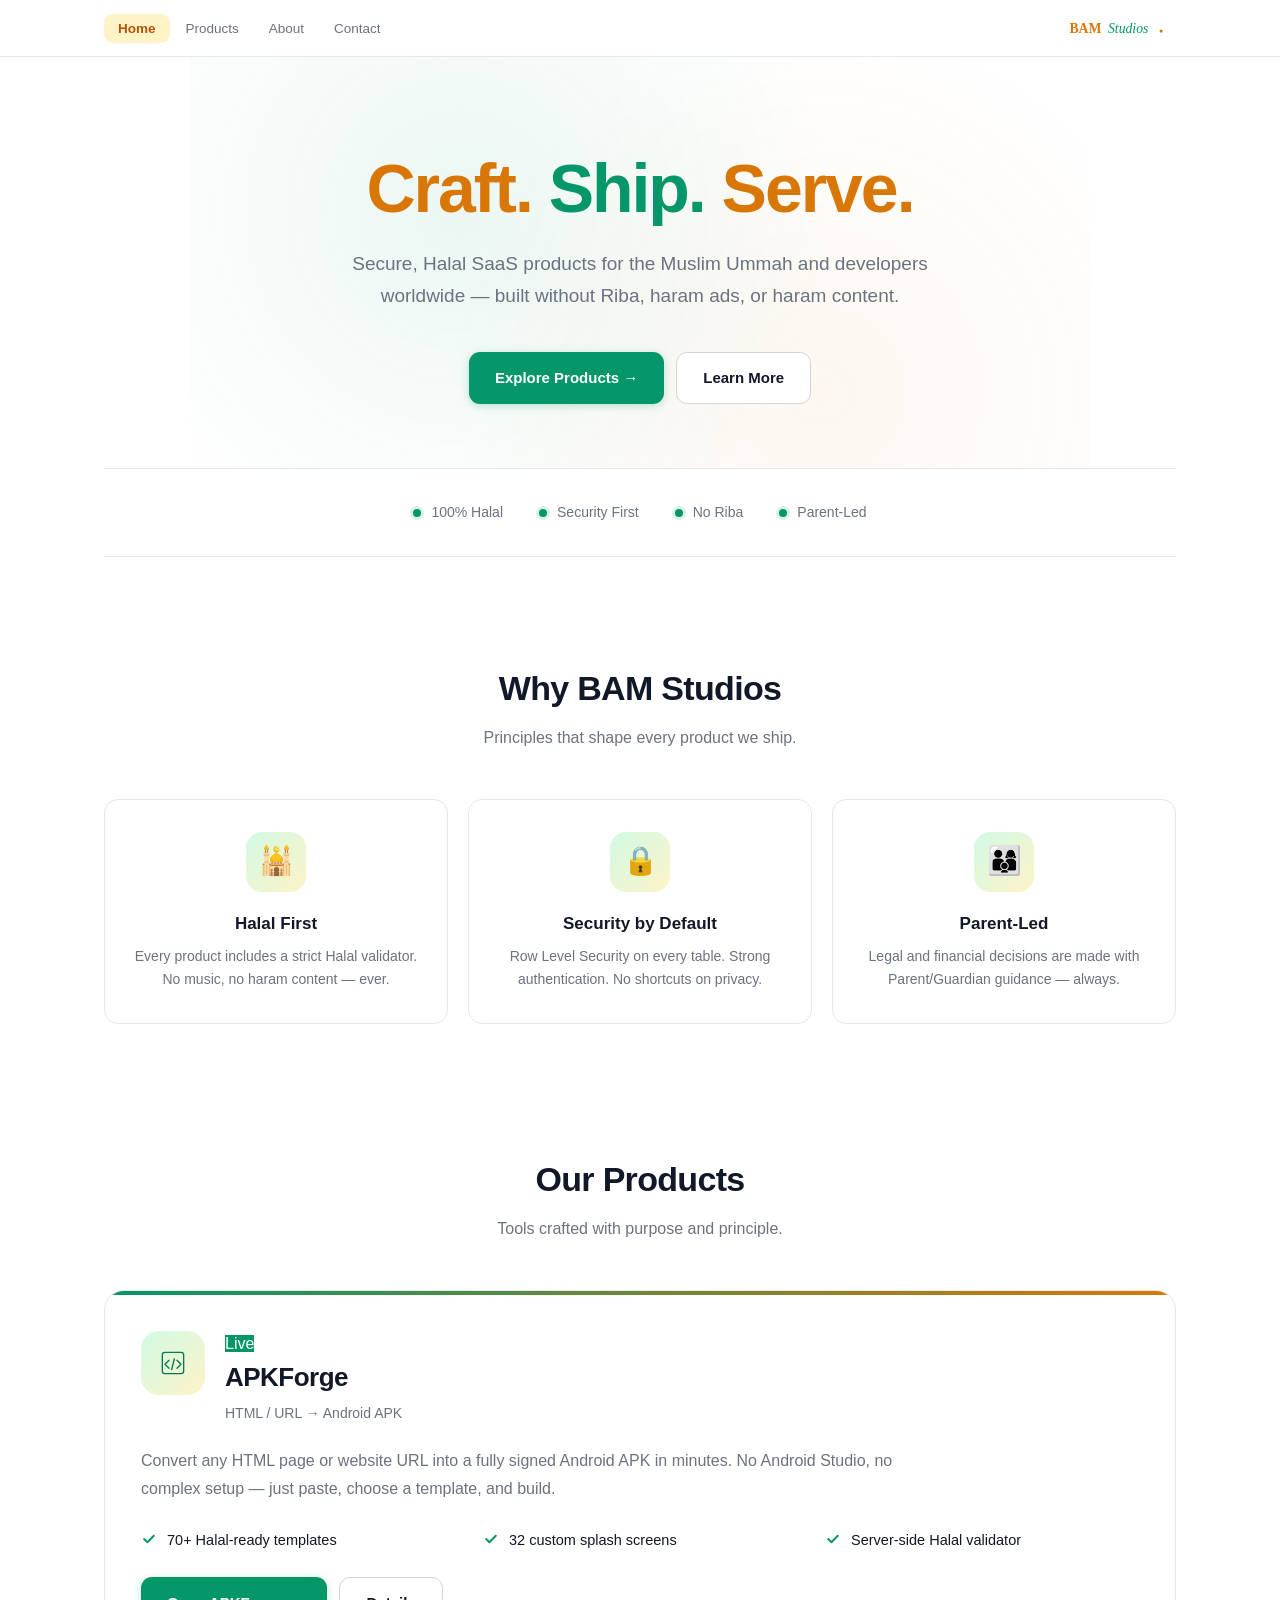
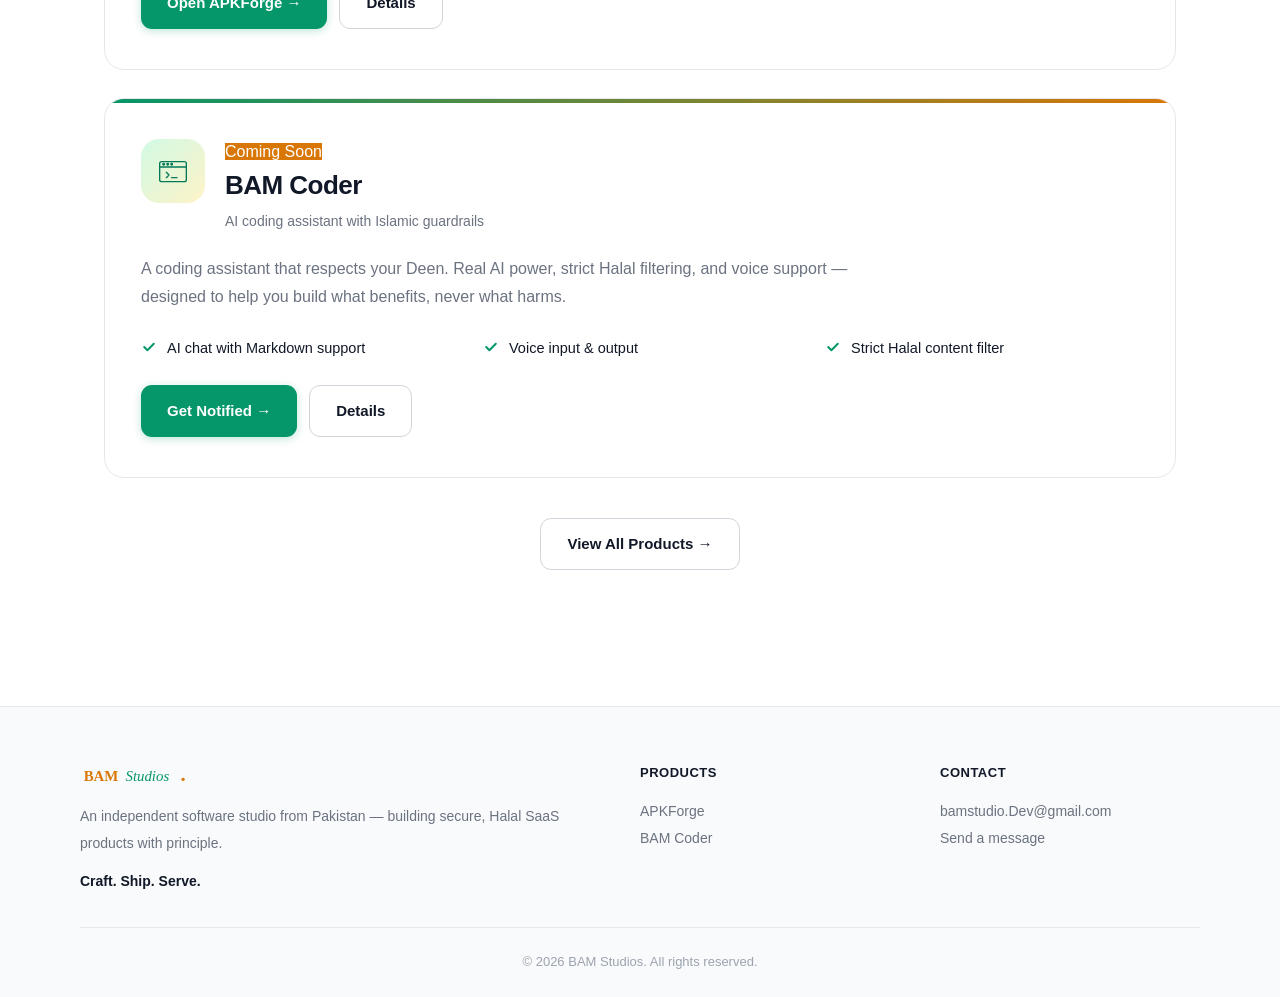
==== commit 5f9680cc: "Match home products section with products page style" ====
--- a/index.html
+++ b/index.html
@@ -10,7 +10,6 @@
 </head>
 <body>
 
-  <!-- HEADER: nav left, logo right -->
   <header class="site-header">
     <nav class="nav">
       <ul class="nav-links">
@@ -80,61 +79,127 @@
       </div>
     </section>
 
-    <!-- PRODUCTS -->
+    <!-- ===== PRODUCTS (matched to products page style) ===== -->
     <section class="section">
       <h2 class="section-title text-center">Our Products</h2>
       <p class="section-subtitle text-center">Tools crafted with purpose and principle.</p>
 
-      <div class="grid">
-
-        <div class="card">
-          <span class="badge badge-live">Live</span>
-          <h3>APKForge</h3>
-          <p>
-            Convert HTML or any URL into a fully signed Android APK.
-            Includes 70+ Halal templates, custom splash screens,
-            and a context-aware Halal validator built-in.
-          </p>
+      <!-- APKForge -->
+      <div class="product-showcase">
+        <div class="product-header">
+          <div class="product-icon">
+            <svg viewBox="0 0 48 48" width="32" height="32" fill="none" stroke="currentColor" stroke-width="2" stroke-linecap="round" stroke-linejoin="round" aria-hidden="true">
+              <rect x="8" y="8" width="32" height="32" rx="4"/>
+              <path d="M18 20 L12 26 L18 32"/>
+              <path d="M30 20 L36 26 L30 32"/>
+              <line x1="26" y1="18" x2="22" y2="34"/>
+            </svg>
+          </div>
+          <div class="product-title-area">
+            <span class="badge badge-live">Live</span>
+            <h2>APKForge</h2>
+            <div class="product-subtitle">HTML / URL → Android APK</div>
+          </div>
+        </div>
+
+        <p class="product-desc">
+          Convert any HTML page or website URL into a fully signed Android APK in minutes.
+          No Android Studio, no complex setup — just paste, choose a template, and build.
+        </p>
+
+        <ul class="feature-list">
+          <li>
+            <svg viewBox="0 0 20 20" width="16" height="16" fill="none" stroke="currentColor" stroke-width="2.5" stroke-linecap="round" stroke-linejoin="round" aria-hidden="true"><polyline points="4,10 8,14 16,6"/></svg>
+            70+ Halal-ready templates
+          </li>
+          <li>
+            <svg viewBox="0 0 20 20" width="16" height="16" fill="none" stroke="currentColor" stroke-width="2.5" stroke-linecap="round" stroke-linejoin="round" aria-hidden="true"><polyline points="4,10 8,14 16,6"/></svg>
+            32 custom splash screens
+          </li>
+          <li>
+            <svg viewBox="0 0 20 20" width="16" height="16" fill="none" stroke="currentColor" stroke-width="2.5" stroke-linecap="round" stroke-linejoin="round" aria-hidden="true"><polyline points="4,10 8,14 16,6"/></svg>
+            Server-side Halal validator
+          </li>
+        </ul>
+
+        <div class="hero-actions" style="justify-content: flex-start;">
           <a href="https://apk-builder-eosin.vercel.app" target="_blank" rel="noopener" class="btn btn-primary">
             Open APKForge →
           </a>
-        </div>
-
-        <div class="card">
-          <span class="badge badge-soon">Coming Soon</span>
-          <h3>BAM Coder</h3>
-          <p>
-            An AI-powered coding assistant with built-in Islamic guardrails.
-            Voice support, chat history, and a strict Halal filter —
-            designed to help you build the right way.
-          </p>
-          <a href="products.html" class="btn btn-outline">Learn More →</a>
-        </div>
-
+          <a href="products.html" class="btn btn-outline">Details</a>
+        </div>
+      </div>
+
+      <!-- BAM Coder -->
+      <div class="product-showcase">
+        <div class="product-header">
+          <div class="product-icon">
+            <svg viewBox="0 0 48 48" width="32" height="32" fill="none" stroke="currentColor" stroke-width="2" stroke-linecap="round" stroke-linejoin="round" aria-hidden="true">
+              <rect x="4" y="10" width="40" height="30" rx="3"/>
+              <line x1="4" y1="18" x2="44" y2="18"/>
+              <circle cx="10" cy="14" r="1.2" fill="currentColor"/>
+              <circle cx="16" cy="14" r="1.2" fill="currentColor"/>
+              <circle cx="22" cy="14" r="1.2" fill="currentColor"/>
+              <path d="M14 26 L18 30 L14 34"/>
+              <line x1="22" y1="34" x2="30" y2="34"/>
+            </svg>
+          </div>
+          <div class="product-title-area">
+            <span class="badge badge-soon">Coming Soon</span>
+            <h2>BAM Coder</h2>
+            <div class="product-subtitle">AI coding assistant with Islamic guardrails</div>
+          </div>
+        </div>
+
+        <p class="product-desc">
+          A coding assistant that respects your Deen. Real AI power, strict Halal filtering,
+          and voice support — designed to help you build what benefits, never what harms.
+        </p>
+
+        <ul class="feature-list">
+          <li>
+            <svg viewBox="0 0 20 20" width="16" height="16" fill="none" stroke="currentColor" stroke-width="2.5" stroke-linecap="round" stroke-linejoin="round" aria-hidden="true"><polyline points="4,10 8,14 16,6"/></svg>
+            AI chat with Markdown support
+          </li>
+          <li>
+            <svg viewBox="0 0 20 20" width="16" height="16" fill="none" stroke="currentColor" stroke-width="2.5" stroke-linecap="round" stroke-linejoin="round" aria-hidden="true"><polyline points="4,10 8,14 16,6"/></svg>
+            Voice input &amp; output
+          </li>
+          <li>
+            <svg viewBox="0 0 20 20" width="16" height="16" fill="none" stroke="currentColor" stroke-width="2.5" stroke-linecap="round" stroke-linejoin="round" aria-hidden="true"><polyline points="4,10 8,14 16,6"/></svg>
+            Strict Halal content filter
+          </li>
+        </ul>
+
+        <div class="hero-actions" style="justify-content: flex-start;">
+          <a href="contact.html" class="btn btn-primary">
+            Get Notified →
+          </a>
+          <a href="products.html" class="btn btn-outline">Details</a>
+        </div>
+      </div>
+
+      <!-- View all -->
+      <div style="text-align: center; margin-top: 40px;">
+        <a href="products.html" class="btn btn-outline">
+          View All Products →
+        </a>
       </div>
     </section>
 
   </main>
 
-  <!-- FOOTER -->
   <footer class="site-footer">
     <div class="footer-grid">
-
       <div class="footer-col">
         <svg class="footer-brand-logo" viewBox="0 0 640 140" xmlns="http://www.w3.org/2000/svg" aria-hidden="true">
           <text x="20" y="98" font-family="Georgia, 'Times New Roman', serif" font-size="80" font-weight="bold" fill="#d97706">BAM</text>
           <text x="245" y="98" font-family="Georgia, 'Times New Roman', serif" font-size="80" font-style="italic" fill="#059669">Studios</text>
           <circle cx="555" cy="88" r="9" fill="#d97706"/>
         </svg>
-        <p>
-          An independent software studio from Pakistan — building secure,
-          Halal SaaS products with principle.
-        </p>
-        <p style="margin-top: 12px;">
-          <strong style="color: var(--text);">Craft. Ship. Serve.</strong>
-        </p>
-      </div>
-
+        <p>An independent software studio from Pakistan — building secure, Halal SaaS products with principle.</p>
+        <p style="margin-top: 12px;"><strong style="color: var(--text);">Craft. Ship. Serve.</strong></p>
+      </div>
       <div class="footer-col">
         <h4>Products</h4>
         <ul>
@@ -142,7 +207,6 @@
           <li><a href="products.html">BAM Coder</a></li>
         </ul>
       </div>
-
       <div class="footer-col">
         <h4>Contact</h4>
         <ul>
@@ -150,12 +214,8 @@
           <li><a href="contact.html">Send a message</a></li>
         </ul>
       </div>
-
     </div>
-
-    <div class="footer-bottom">
-      © 2026 BAM Studios. All rights reserved.
-    </div>
+    <div class="footer-bottom">© 2026 BAM Studios. All rights reserved.</div>
   </footer>
 
 </body>
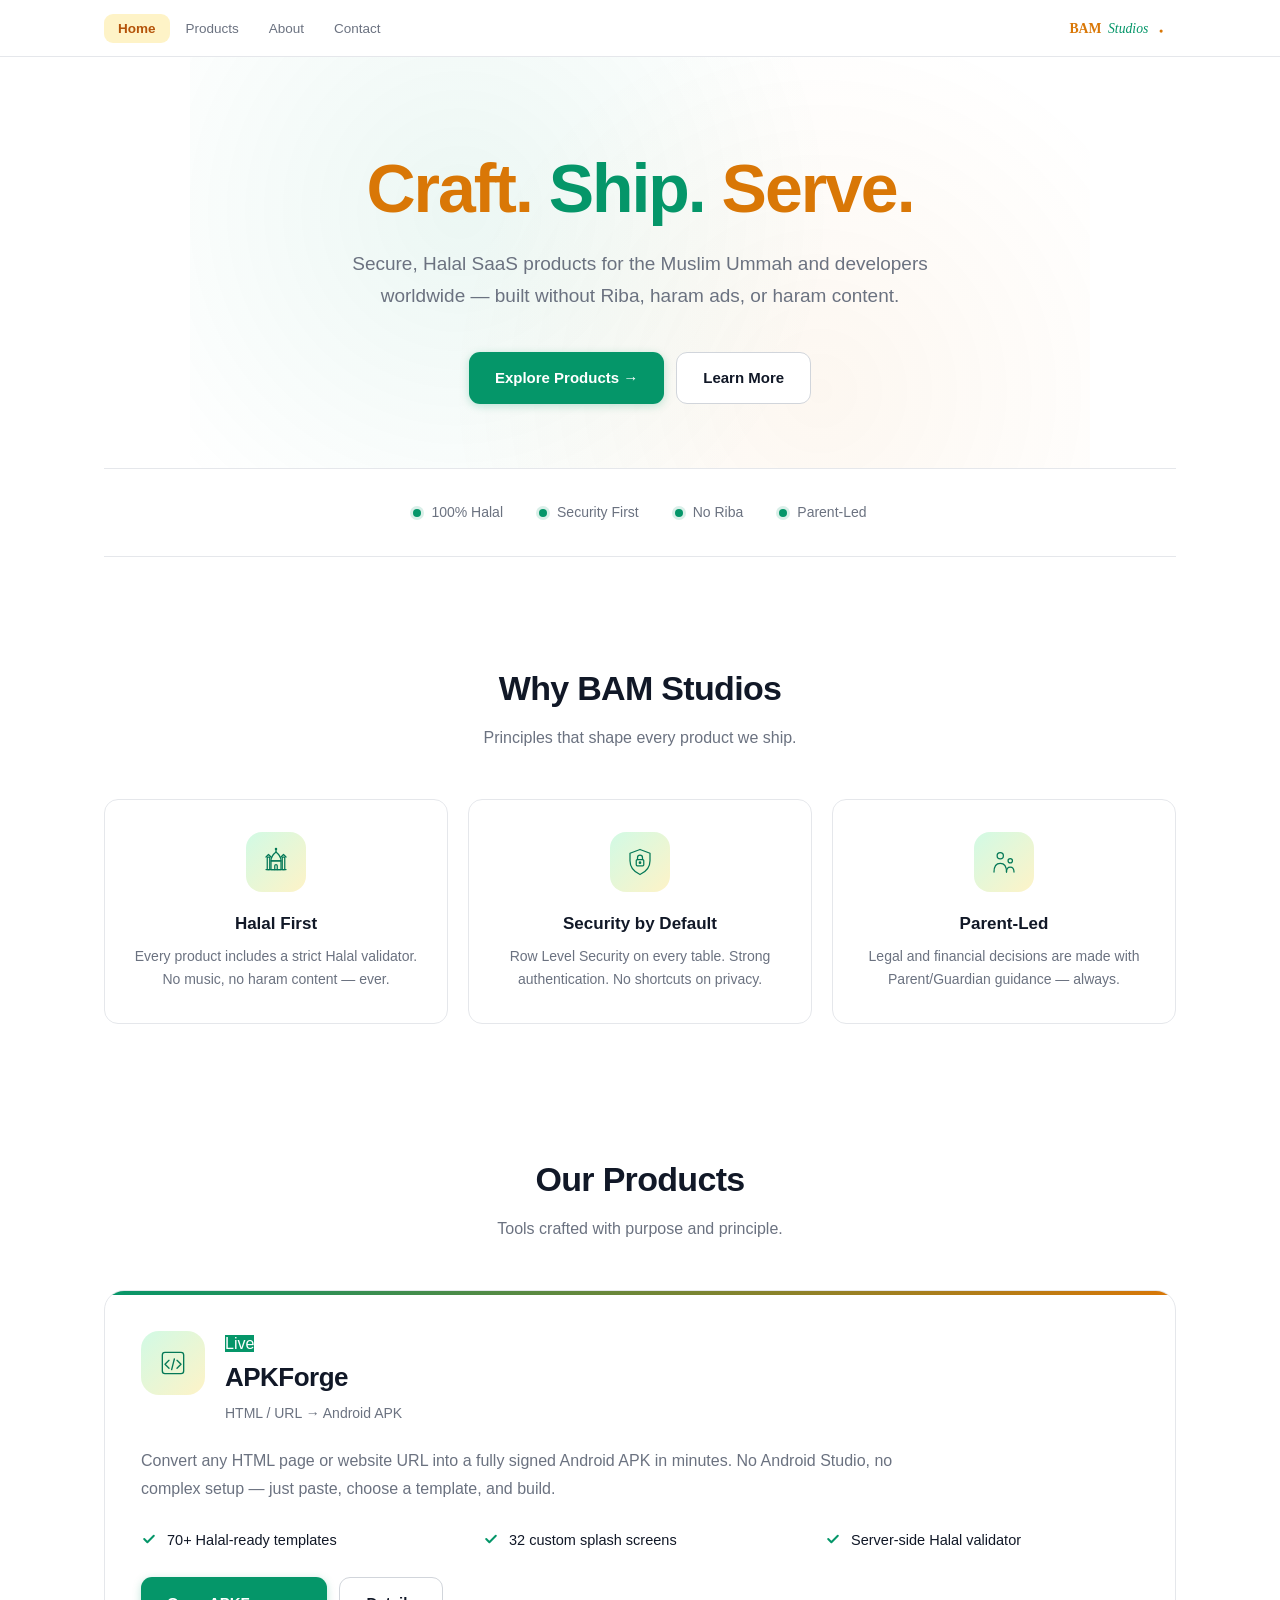
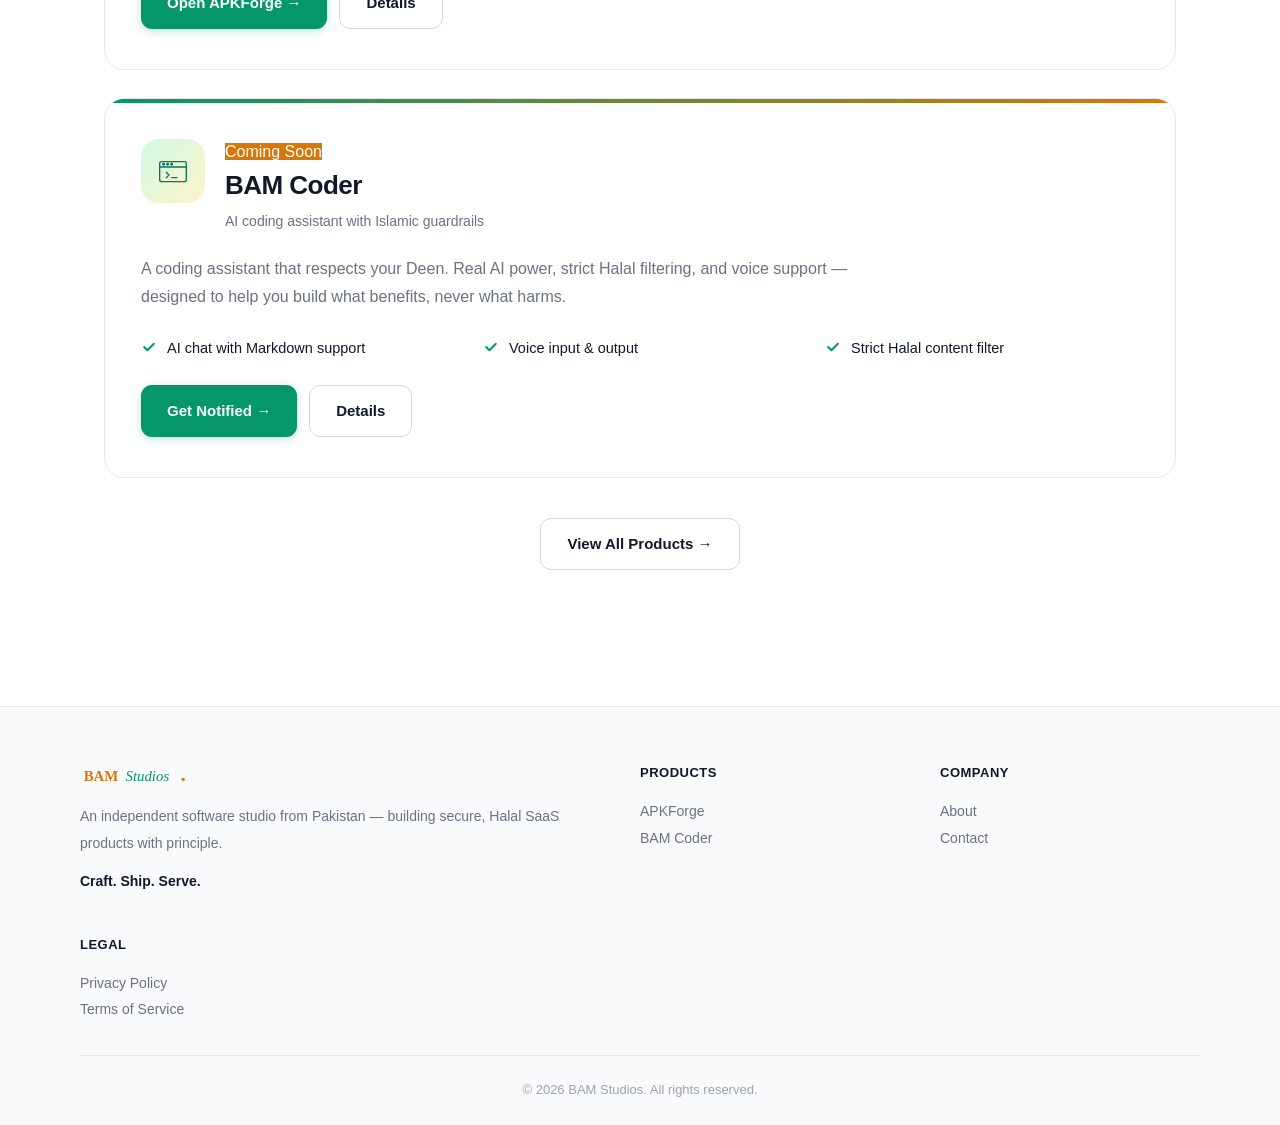
==== commit 04819370: "update kya kiya" ====
--- a/index.html
+++ b/index.html
@@ -3,8 +3,33 @@
 <head>
   <meta charset="UTF-8">
   <meta name="viewport" content="width=device-width, initial-scale=1.0">
-  <meta name="description" content="BAM Studios — Craft. Ship. Serve. Halal, secure SaaS products for the Muslim Ummah and developers.">
-  <title>BAM Studios — Craft. Ship. Serve.</title>
+
+  <!-- Primary SEO -->
+  <title>BAM Studios — Craft. Ship. Serve. | Halal SaaS Products</title>
+  <meta name="description" content="BAM Studios builds secure, Halal SaaS products for the Muslim Ummah and developers. APKForge (HTML/URL to Android APK) is live. BAM Coder coming soon.">
+  <meta name="keywords" content="BAM Studios, APKForge, BAM Coder, Halal SaaS, Islamic apps, HTML to APK, Pakistan software studio">
+  <meta name="author" content="Burhan Ahmad Mughal">
+  <link rel="canonical" href="https://bam-studios-website.pages.dev/">
+
+  <!-- Open Graph (Facebook, WhatsApp, LinkedIn) -->
+  <meta property="og:type" content="website">
+  <meta property="og:url" content="https://bam-studios-website.pages.dev/">
+  <meta property="og:title" content="BAM Studios — Craft. Ship. Serve.">
+  <meta property="og:description" content="Secure, Halal SaaS products for the Muslim Ummah and developers. APKForge live now.">
+  <meta property="og:image" content="https://bam-studios-website.pages.dev/og-image.png">
+  <meta property="og:image:width" content="1200">
+  <meta property="og:image:height" content="630">
+  <meta property="og:site_name" content="BAM Studios">
+
+  <!-- Twitter Card -->
+  <meta name="twitter:card" content="summary_large_image">
+  <meta name="twitter:title" content="BAM Studios — Craft. Ship. Serve.">
+  <meta name="twitter:description" content="Secure, Halal SaaS products for the Muslim Ummah and developers.">
+  <meta name="twitter:image" content="https://bam-studios-website.pages.dev/og-image.png">
+
+  <!-- Theme color -->
+  <meta name="theme-color" content="#059669">
+
   <link rel="stylesheet" href="style.css">
   <link rel="icon" type="image/svg+xml" href="word-3.svg">
 </head>
@@ -55,31 +80,65 @@
       <div class="trust-item"><span class="dot"></span> Parent-Led</div>
     </div>
 
-    <!-- FEATURES -->
+    <!-- FEATURES (Pure SVG icons) -->
     <section class="section">
       <h2 class="section-title text-center">Why BAM Studios</h2>
       <p class="section-subtitle text-center">Principles that shape every product we ship.</p>
 
       <div class="features">
+
         <div class="feature">
-          <div class="feature-icon">🕌</div>
+          <div class="feature-icon">
+            <svg viewBox="0 0 48 48" width="30" height="30" fill="none" stroke="currentColor" stroke-width="2" stroke-linecap="round" stroke-linejoin="round" aria-hidden="true">
+              <!-- Mosque: dome + minarets -->
+              <path d="M24 8 C19 12 16 18 16 22 L32 22 C32 18 29 12 24 8 Z"/>
+              <rect x="16" y="22" width="16" height="14"/>
+              <rect x="10" y="16" width="4" height="20" rx="1"/>
+              <rect x="34" y="16" width="4" height="20" rx="1"/>
+              <path d="M8 16 L12 12 L16 16"/>
+              <path d="M32 16 L36 12 L40 16"/>
+              <line x1="24" y1="4" x2="24" y2="8"/>
+              <circle cx="24" cy="3" r="1" fill="currentColor"/>
+              <path d="M22 36 L22 30 C22 28.9 22.9 28 24 28 C25.1 28 26 28.9 26 30 L26 36"/>
+              <line x1="8" y1="36" x2="40" y2="36"/>
+            </svg>
+          </div>
           <h3>Halal First</h3>
           <p>Every product includes a strict Halal validator. No music, no haram content — ever.</p>
         </div>
+
         <div class="feature">
-          <div class="feature-icon">🔒</div>
+          <div class="feature-icon">
+            <svg viewBox="0 0 48 48" width="30" height="30" fill="none" stroke="currentColor" stroke-width="2" stroke-linecap="round" stroke-linejoin="round" aria-hidden="true">
+              <!-- Shield with lock -->
+              <path d="M24 4 L8 10 L8 22 C8 32 15 40 24 44 C33 40 40 32 40 22 L40 10 Z"/>
+              <rect x="18" y="20" width="12" height="10" rx="1.5"/>
+              <path d="M20 20 V17 C20 15 21 13 24 13 C27 13 28 15 28 17 V20"/>
+              <circle cx="24" cy="25" r="1.2" fill="currentColor"/>
+            </svg>
+          </div>
           <h3>Security by Default</h3>
           <p>Row Level Security on every table. Strong authentication. No shortcuts on privacy.</p>
         </div>
+
         <div class="feature">
-          <div class="feature-icon">👨‍👩‍👦</div>
+          <div class="feature-icon">
+            <svg viewBox="0 0 48 48" width="30" height="30" fill="none" stroke="currentColor" stroke-width="2" stroke-linecap="round" stroke-linejoin="round" aria-hidden="true">
+              <!-- Parent + child -->
+              <circle cx="18" cy="14" r="5"/>
+              <path d="M8 40 C8 30 12 26 18 26 C24 26 28 30 28 40"/>
+              <circle cx="34" cy="22" r="3.5"/>
+              <path d="M28 40 C28 34 30 32 34 32 C38 32 40 34 40 40"/>
+            </svg>
+          </div>
           <h3>Parent-Led</h3>
           <p>Legal and financial decisions are made with Parent/Guardian guidance — always.</p>
         </div>
+
       </div>
     </section>
 
-    <!-- ===== PRODUCTS (matched to products page style) ===== -->
+    <!-- PRODUCTS (matched to products page) -->
     <section class="section">
       <h2 class="section-title text-center">Our Products</h2>
       <p class="section-subtitle text-center">Tools crafted with purpose and principle.</p>
@@ -179,7 +238,6 @@
         </div>
       </div>
 
-      <!-- View all -->
       <div style="text-align: center; margin-top: 40px;">
         <a href="products.html" class="btn btn-outline">
           View All Products →
@@ -208,10 +266,17 @@
         </ul>
       </div>
       <div class="footer-col">
-        <h4>Contact</h4>
+        <h4>Company</h4>
         <ul>
-          <li><a href="mailto:bamstudio.Dev@gmail.com">bamstudio.Dev@gmail.com</a></li>
-          <li><a href="contact.html">Send a message</a></li>
+          <li><a href="about.html">About</a></li>
+          <li><a href="contact.html">Contact</a></li>
+        </ul>
+      </div>
+      <div class="footer-col">
+        <h4>Legal</h4>
+        <ul>
+          <li><a href="privacy.html">Privacy Policy</a></li>
+          <li><a href="terms.html">Terms of Service</a></li>
         </ul>
       </div>
     </div>
--- a/style.css
+++ b/style.css
@@ -1271,3 +1271,584 @@
   .contact-form-v2 .form-row { grid-template-columns: 1fr; }
   .contact-card { padding: 24px 20px; }
 }
+
+/* ============ LEGAL PAGES (Privacy/Terms) ============ */
+.legal-hero {
+  text-align: center;
+  padding: 64px 0 32px;
+  max-width: 760px;
+  margin: 0 auto;
+}
+
+.legal-hero .legal-badge {
+  display: inline-flex;
+  align-items: center;
+  gap: 6px;
+  padding: 6px 14px;
+  background: var(--emerald-light);
+  color: var(--emerald-dark);
+  border-radius: 20px;
+  font-size: 12px;
+  font-weight: 700;
+  text-transform: uppercase;
+  letter-spacing: 0.5px;
+  margin-bottom: 16px;
+}
+
+.legal-hero h1 {
+  font-size: clamp(30px, 5vw, 44px);
+  font-weight: 800;
+  letter-spacing: -0.025em;
+  line-height: 1.15;
+  margin-bottom: 14px;
+  color: var(--text);
+}
+
+.legal-hero p {
+  color: var(--text-muted);
+  font-size: 15px;
+}
+
+/* Legal layout: sidebar + content */
+.legal-layout {
+  display: grid;
+  grid-template-columns: 260px 1fr;
+  gap: 48px;
+  max-width: 1120px;
+  margin: 0 auto;
+  padding: 0 24px 56px;
+  align-items: start;
+}
+
+/* Sidebar TOC */
+.legal-toc {
+  position: sticky;
+  top: 80px;
+  background: var(--bg-alt);
+  border: 1px solid var(--border);
+  border-radius: var(--radius);
+  padding: 22px 20px;
+}
+
+.legal-toc h4 {
+  font-size: 11px;
+  font-weight: 700;
+  text-transform: uppercase;
+  letter-spacing: 1px;
+  color: var(--text-light);
+  margin-bottom: 14px;
+}
+
+.legal-toc ul {
+  list-style: none;
+  padding: 0;
+  margin: 0;
+}
+
+.legal-toc li {
+  margin-bottom: 2px;
+}
+
+.legal-toc a {
+  display: block;
+  color: var(--text-muted);
+  text-decoration: none;
+  font-size: 13.5px;
+  padding: 7px 10px;
+  border-radius: 8px;
+  line-height: 1.4;
+  transition: background .2s, color .2s;
+}
+
+.legal-toc a:hover {
+  background: var(--card);
+  color: var(--text);
+}
+
+.legal-toc a.active {
+  background: var(--emerald-light);
+  color: var(--emerald-dark);
+  font-weight: 600;
+}
+
+/* Legal content */
+.legal-content {
+  max-width: 720px;
+}
+
+.legal-content section {
+  margin-bottom: 36px;
+  scroll-margin-top: 80px;
+}
+
+.legal-content h2 {
+  font-size: 22px;
+  font-weight: 700;
+  color: var(--text);
+  margin-bottom: 12px;
+  letter-spacing: -0.02em;
+  padding-top: 8px;
+}
+
+.legal-content h2 .section-num {
+  color: var(--emerald);
+  font-weight: 800;
+  margin-right: 8px;
+}
+
+.legal-content p {
+  color: var(--text-muted);
+  font-size: 15.5px;
+  line-height: 1.75;
+  margin-bottom: 14px;
+}
+
+.legal-content ul,
+.legal-content ol {
+  color: var(--text-muted);
+  font-size: 15.5px;
+  line-height: 1.75;
+  padding-left: 24px;
+  margin-bottom: 14px;
+}
+
+.legal-content li {
+  margin-bottom: 8px;
+}
+
+.legal-content strong {
+  color: var(--text);
+  font-weight: 600;
+}
+
+.legal-content a {
+  color: var(--gold-dark);
+  font-weight: 600;
+  text-decoration: none;
+}
+
+.legal-content a:hover { text-decoration: underline; }
+
+/* Info / Warning / Success boxes */
+.callout {
+  border-radius: var(--radius);
+  padding: 18px 20px;
+  margin: 20px 0;
+  display: flex;
+  gap: 12px;
+  align-items: flex-start;
+  border-left: 4px solid;
+  font-size: 14.5px;
+  line-height: 1.65;
+}
+
+.callout svg {
+  flex-shrink: 0;
+  margin-top: 2px;
+}
+
+.callout-info {
+  background: #eff6ff;
+  border-left-color: #3b82f6;
+  color: #1e40af;
+}
+
+.callout-info svg { color: #2563eb; }
+
+.callout-success {
+  background: var(--emerald-light);
+  border-left-color: var(--emerald);
+  color: var(--emerald-dark);
+}
+
+.callout-success svg { color: var(--emerald); }
+
+.callout-warning {
+  background: var(--gold-light);
+  border-left-color: var(--gold);
+  color: var(--gold-dark);
+}
+
+.callout-warning svg { color: var(--gold); }
+
+/* Back to top */
+.back-to-top {
+  display: inline-flex;
+  align-items: center;
+  gap: 6px;
+  margin-top: 12px;
+  color: var(--text-muted);
+  text-decoration: none;
+  font-size: 13px;
+  font-weight: 500;
+  padding: 6px 12px;
+  border-radius: 8px;
+  transition: background .2s, color .2s;
+}
+
+.back-to-top:hover {
+  background: var(--bg-alt);
+  color: var(--emerald-dark);
+}
+
+/* Footer 4-column variant (legal pages) */
+.footer-grid.cols-4 {
+  grid-template-columns: 2fr 1fr 1fr 1fr;
+}
+
+@media (max-width: 900px) {
+  .legal-layout {
+    grid-template-columns: 1fr;
+    gap: 24px;
+  }
+  .legal-toc {
+    position: static;
+    padding: 18px 16px;
+  }
+  .legal-toc ul {
+    display: flex;
+    flex-wrap: wrap;
+    gap: 4px;
+  }
+  .legal-toc li { margin-bottom: 0; }
+  .footer-grid.cols-4 { grid-template-columns: 1fr; gap: 28px; text-align: center; }
+}
+
+/* ============ 404 PAGE ============ */
+.error-page {
+  min-height: 70vh;
+  display: flex;
+  align-items: center;
+  justify-content: center;
+  padding: 64px 24px;
+}
+
+.error-container {
+  text-align: center;
+  max-width: 620px;
+}
+
+.error-code {
+  font-size: clamp(96px, 18vw, 180px);
+  font-weight: 900;
+  letter-spacing: -0.06em;
+  line-height: 0.9;
+  margin-bottom: 8px;
+  display: flex;
+  justify-content: center;
+  gap: 0;
+}
+
+.error-code span:nth-child(1) { color: var(--emerald); }
+.error-code span:nth-child(2) { color: var(--gold); }
+.error-code span:nth-child(3) { color: var(--emerald); }
+
+.error-title {
+  font-size: clamp(24px, 4vw, 34px);
+  font-weight: 800;
+  color: var(--text);
+  margin-bottom: 12px;
+  letter-spacing: -0.02em;
+}
+
+.error-desc {
+  color: var(--text-muted);
+  font-size: 16px;
+  line-height: 1.7;
+  margin-bottom: 32px;
+  max-width: 480px;
+  margin-left: auto;
+  margin-right: auto;
+}
+
+/* Quick links on 404 */
+.error-links {
+  display: grid;
+  grid-template-columns: repeat(auto-fit, minmax(150px, 1fr));
+  gap: 12px;
+  margin-top: 48px;
+  max-width: 560px;
+  margin-left: auto;
+  margin-right: auto;
+}
+
+.error-link-card {
+  background: var(--card);
+  border: 1px solid var(--border);
+  border-radius: var(--radius);
+  padding: 18px 14px;
+  text-decoration: none;
+  color: var(--text);
+  transition: transform .2s, border-color .2s, box-shadow .2s;
+  display: flex;
+  flex-direction: column;
+  align-items: center;
+  gap: 8px;
+}
+
+.error-link-card:hover {
+  transform: translateY(-2px);
+  border-color: var(--emerald);
+  box-shadow: var(--shadow-md);
+}
+
+.error-link-card svg { color: var(--emerald); }
+
+.error-link-card span {
+  font-size: 13px;
+  font-weight: 600;
+}
+
+/* ============ 404 v2 ============ */
+.error-page-v2 {
+  position: relative;
+  min-height: 78vh;
+  display: flex;
+  align-items: center;
+  justify-content: center;
+  padding: 64px 24px;
+  overflow: hidden;
+}
+
+/* Background floating blobs */
+.error-page-v2::before,
+.error-page-v2::after {
+  content: "";
+  position: absolute;
+  border-radius: 50%;
+  filter: blur(80px);
+  pointer-events: none;
+  z-index: 0;
+}
+
+.error-page-v2::before {
+  width: 400px; height: 400px;
+  background: rgba(5,150,105,0.10);
+  top: -80px; left: -80px;
+  animation: blobMove 14s ease-in-out infinite alternate;
+}
+
+.error-page-v2::after {
+  width: 380px; height: 380px;
+  background: rgba(217,119,6,0.10);
+  bottom: -80px; right: -80px;
+  animation: blobMove 16s ease-in-out infinite alternate-reverse;
+}
+
+@keyframes blobMove {
+  0% { transform: translate(0,0) scale(1); }
+  100% { transform: translate(40px, 40px) scale(1.15); }
+}
+
+.error-v2-container {
+  position: relative;
+  z-index: 1;
+  text-align: center;
+  max-width: 640px;
+  margin: 0 auto;
+}
+
+/* Broken compass SVG illustration */
+.error-illustration {
+  margin: 0 auto 24px;
+  display: flex;
+  justify-content: center;
+}
+
+.error-illustration svg {
+  width: 180px;
+  height: 180px;
+}
+
+.error-code-v2 {
+  font-size: clamp(72px, 14vw, 132px);
+  font-weight: 900;
+  letter-spacing: -0.06em;
+  line-height: 1;
+  margin-bottom: 12px;
+  display: inline-block;
+  background: linear-gradient(135deg, var(--emerald) 0%, var(--gold) 100%);
+  -webkit-background-clip: text;
+  background-clip: text;
+  -webkit-text-fill-color: transparent;
+}
+
+.error-title-v2 {
+  font-size: clamp(24px, 4.5vw, 36px);
+  font-weight: 800;
+  color: var(--text);
+  margin-bottom: 14px;
+  letter-spacing: -0.02em;
+  line-height: 1.15;
+}
+
+.error-desc-v2 {
+  color: var(--text-muted);
+  font-size: 16px;
+  line-height: 1.7;
+  margin-bottom: 28px;
+  max-width: 520px;
+  margin-left: auto;
+  margin-right: auto;
+}
+
+/* Search bar (hint) */
+.error-search {
+  max-width: 480px;
+  margin: 0 auto 36px;
+  position: relative;
+}
+
+.error-search input {
+  width: 100%;
+  padding: 14px 48px 14px 44px;
+  border: 1.5px solid var(--border-strong);
+  border-radius: 12px;
+  font-size: 15px;
+  font-family: inherit;
+  background: var(--card);
+  color: var(--text);
+  transition: border-color .2s, box-shadow .2s;
+}
+
+.error-search input:focus {
+  outline: none;
+  border-color: var(--emerald);
+  box-shadow: 0 0 0 3px rgba(5,150,105,0.1);
+}
+
+.error-search-icon {
+  position: absolute;
+  left: 14px;
+  top: 50%;
+  transform: translateY(-50%);
+  color: var(--text-light);
+  pointer-events: none;
+}
+
+.error-search-hint {
+  position: absolute;
+  right: 14px;
+  top: 50%;
+  transform: translateY(-50%);
+  color: var(--text-light);
+  font-size: 11px;
+  background: var(--bg-alt);
+  padding: 3px 8px;
+  border-radius: 4px;
+  font-weight: 600;
+  pointer-events: none;
+}
+
+/* Action buttons */
+.error-actions-v2 {
+  display: flex;
+  gap: 12px;
+  justify-content: center;
+  flex-wrap: wrap;
+  margin-bottom: 48px;
+}
+
+/* Quick links (bigger cards with description) */
+.error-links-v2 {
+  display: grid;
+  grid-template-columns: repeat(auto-fit, minmax(200px, 1fr));
+  gap: 14px;
+  margin-bottom: 24px;
+  max-width: 720px;
+  margin-left: auto;
+  margin-right: auto;
+}
+
+.error-link-card-v2 {
+  background: var(--card);
+  border: 1px solid var(--border);
+  border-radius: var(--radius);
+  padding: 18px 20px;
+  text-decoration: none;
+  color: var(--text);
+  transition: transform .2s, border-color .2s, box-shadow .2s;
+  display: flex;
+  align-items: center;
+  gap: 14px;
+  text-align: left;
+}
+
+.error-link-card-v2:hover {
+  transform: translateY(-2px);
+  border-color: var(--emerald);
+  box-shadow: var(--shadow-md);
+}
+
+.error-link-card-v2 .el-icon {
+  width: 40px;
+  height: 40px;
+  border-radius: 10px;
+  background: linear-gradient(135deg, var(--emerald-light) 0%, var(--gold-light) 100%);
+  display: flex;
+  align-items: center;
+  justify-content: center;
+  color: var(--emerald-dark);
+  flex-shrink: 0;
+}
+
+.error-link-card-v2 .el-text {
+  flex: 1;
+  min-width: 0;
+}
+
+.error-link-card-v2 .el-text .el-title {
+  font-size: 14.5px;
+  font-weight: 700;
+  color: var(--text);
+  margin-bottom: 2px;
+}
+
+.error-link-card-v2 .el-text .el-sub {
+  font-size: 12.5px;
+  color: var(--text-muted);
+}
+
+.error-link-card-v2 .el-arrow {
+  color: var(--text-light);
+  flex-shrink: 0;
+  transition: transform .2s, color .2s;
+}
+
+.error-link-card-v2:hover .el-arrow {
+  color: var(--emerald);
+  transform: translateX(3px);
+}
+
+/* Help note */
+.error-help {
+  color: var(--text-muted);
+  font-size: 14px;
+  margin-top: 24px;
+}
+
+.error-help a {
+  color: var(--gold-dark);
+  font-weight: 600;
+  text-decoration: none;
+}
+
+.error-help a:hover { text-decoration: underline; }
+
+@media (max-width: 720px) {
+  .error-page-v2 { padding: 40px 20px; min-height: 70vh; }
+  .error-illustration svg { width: 140px; height: 140px; }
+  .error-links-v2 { grid-template-columns: 1fr; }
+  .error-actions-v2 { flex-direction: column; align-items: stretch; }
+  .error-actions-v2 .btn { width: 100%; justify-content: center; }
+  .error-search-hint { display: none; }
+}
+
+/* ============ FEATURE ICON (pure SVG) ============ */
+.feature-icon svg {
+  width: 30px;
+  height: 30px;
+  color: var(--emerald-dark);
+}
+
+/* ============ OG IMAGE (social share preview) ============ */
